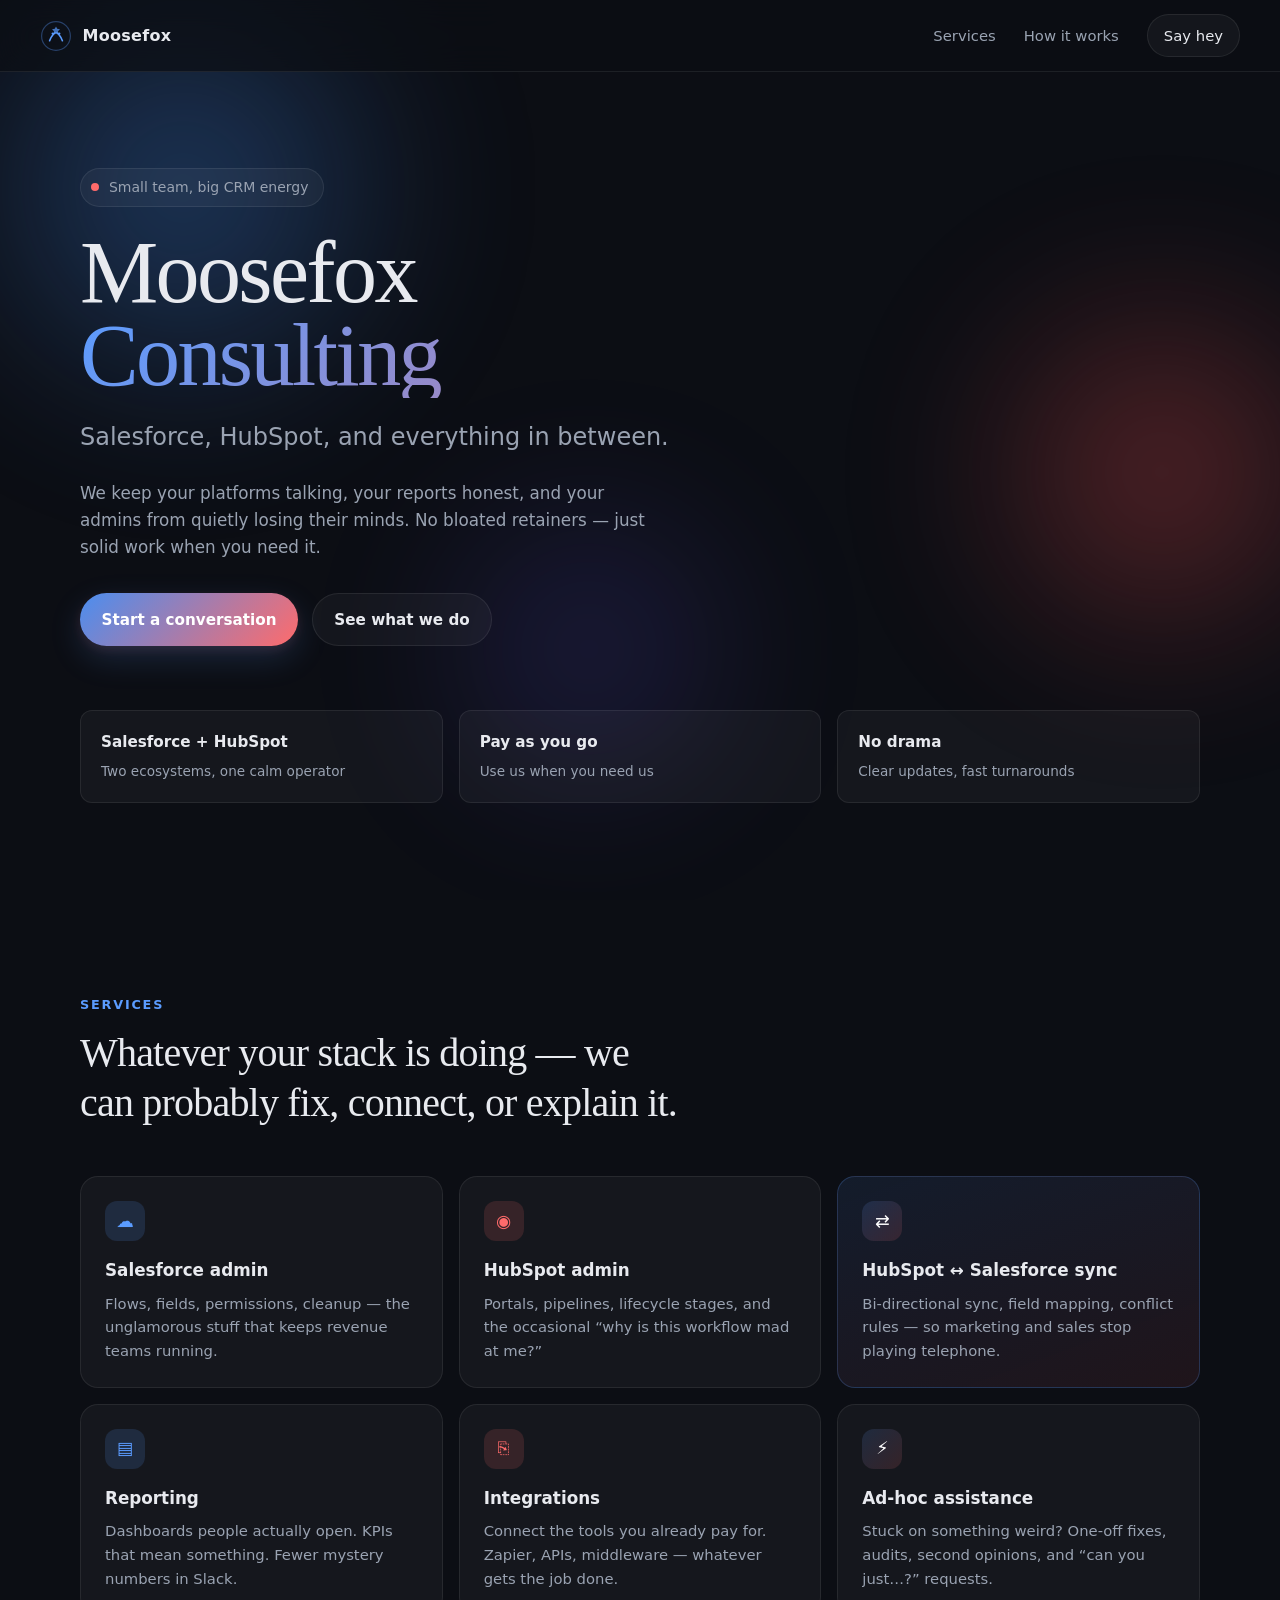
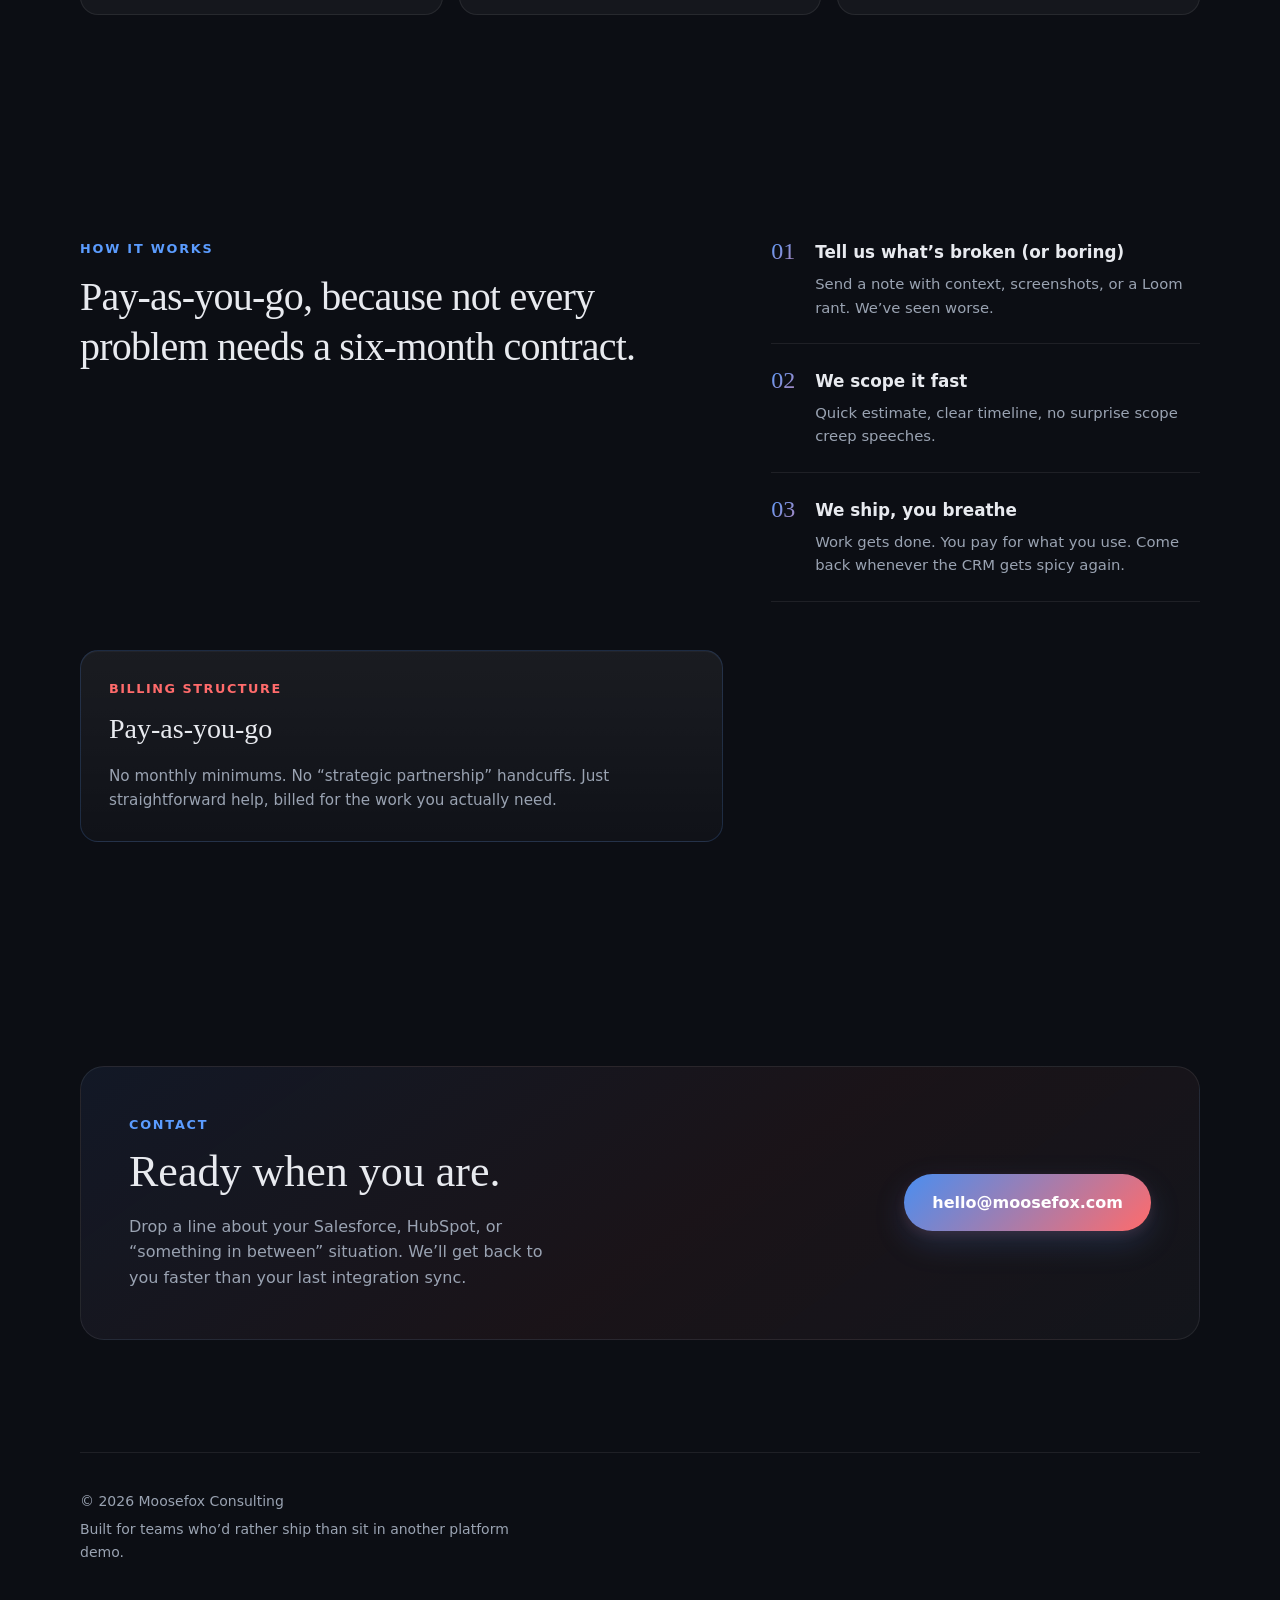
==== index.html @ 2290b353 "init" ====
<!DOCTYPE html>
<html lang="en">
<head>
  <meta charset="UTF-8">
  <meta name="viewport" content="width=device-width, initial-scale=1.0">
  <meta name="description" content="Moosefox Consulting — Salesforce, HubSpot, and everything in between. Admin, integrations, reporting, and pay-as-you-go help.">
  <title>Moosefox Consulting</title>
  <link rel="icon" href="favicon.svg" type="image/svg+xml">
  <link rel="stylesheet" href="css/styles.css">
</head>
<body>
  <div class="ambient" aria-hidden="true">
    <div class="orb orb-blue"></div>
    <div class="orb orb-red"></div>
    <div class="orb orb-mix"></div>
  </div>

  <header class="site-header">
    <a class="logo" href="#top" aria-label="Moosefox Consulting home">
      <svg class="logo-mark" viewBox="0 0 40 40" aria-hidden="true">
        <circle cx="20" cy="20" r="18" fill="none" stroke="currentColor" stroke-width="1.5" opacity="0.35"/>
        <path d="M12 26c2-6 6-10 8-10s6 4 8 10" fill="none" stroke="currentColor" stroke-width="2" stroke-linecap="round"/>
        <circle cx="16" cy="17" r="1.5" fill="currentColor"/>
        <circle cx="24" cy="17" r="1.5" fill="currentColor"/>
        <path d="M20 8l1.5 3 3.5.5-2.5 2.5.5 3.5L20 15l-3 2.5.5-3.5-2.5-2.5 3.5-.5z" fill="currentColor" opacity="0.7"/>
      </svg>
      <span>Moosefox</span>
    </a>
    <nav class="nav" aria-label="Primary">
      <a href="#services">Services</a>
      <a href="#how">How it works</a>
      <a href="#contact" class="nav-cta">Say hey</a>
    </nav>
    <button class="menu-toggle" type="button" aria-expanded="false" aria-controls="mobile-nav" aria-label="Open menu">
      <span></span>
      <span></span>
    </button>
  </header>

  <nav id="mobile-nav" class="mobile-nav" aria-label="Mobile" hidden>
    <a href="#services">Services</a>
    <a href="#how">How it works</a>
    <a href="#contact">Say hey</a>
  </nav>

  <main id="top">
    <section class="hero">
      <p class="eyebrow">
        <span class="pulse-dot" aria-hidden="true"></span>
        Small team, big CRM energy
      </p>
      <h1>
        <span class="hero-line">Moosefox</span>
        <span class="hero-line hero-accent">Consulting</span>
      </h1>
      <p class="hero-tagline">Salesforce, HubSpot, and everything in between.</p>
      <p class="hero-lede">
        We keep your platforms talking, your reports honest, and your admins from quietly losing their minds.
        No bloated retainers — just solid work when you need it.
      </p>
      <div class="hero-actions">
        <a class="btn btn-primary" href="#contact">Start a conversation</a>
        <a class="btn btn-ghost" href="#services">See what we do</a>
      </div>
      <ul class="hero-stats" aria-label="Highlights">
        <li>
          <strong>Salesforce + HubSpot</strong>
          <span>Two ecosystems, one calm operator</span>
        </li>
        <li>
          <strong>Pay as you go</strong>
          <span>Use us when you need us</span>
        </li>
        <li>
          <strong>No drama</strong>
          <span>Clear updates, fast turnarounds</span>
        </li>
      </ul>
    </section>

    <section id="services" class="section services">
      <div class="section-head">
        <p class="section-label">Services</p>
        <h2>Whatever your stack is doing — we can probably fix, connect, or explain it.</h2>
      </div>
      <div class="service-grid">
        <article class="card">
          <div class="card-icon card-icon-blue" aria-hidden="true">☁</div>
          <h3>Salesforce admin</h3>
          <p>Flows, fields, permissions, cleanup — the unglamorous stuff that keeps revenue teams running.</p>
        </article>
        <article class="card">
          <div class="card-icon card-icon-red" aria-hidden="true">◉</div>
          <h3>HubSpot admin</h3>
          <p>Portals, pipelines, lifecycle stages, and the occasional “why is this workflow mad at me?”</p>
        </article>
        <article class="card card-featured">
          <div class="card-icon card-icon-mix" aria-hidden="true">⇄</div>
          <h3>HubSpot ↔ Salesforce sync</h3>
          <p>Bi-directional sync, field mapping, conflict rules — so marketing and sales stop playing telephone.</p>
        </article>
        <article class="card">
          <div class="card-icon card-icon-blue" aria-hidden="true">▤</div>
          <h3>Reporting</h3>
          <p>Dashboards people actually open. KPIs that mean something. Fewer mystery numbers in Slack.</p>
        </article>
        <article class="card">
          <div class="card-icon card-icon-red" aria-hidden="true">⎘</div>
          <h3>Integrations</h3>
          <p>Connect the tools you already pay for. Zapier, APIs, middleware — whatever gets the job done.</p>
        </article>
        <article class="card">
          <div class="card-icon card-icon-mix" aria-hidden="true">⚡</div>
          <h3>Ad-hoc assistance</h3>
          <p>Stuck on something weird? One-off fixes, audits, second opinions, and “can you just…?” requests.</p>
        </article>
      </div>
    </section>

    <section id="how" class="section how">
      <div class="section-head">
        <p class="section-label">How it works</p>
        <h2>Pay-as-you-go, because not every problem needs a six-month contract.</h2>
      </div>
      <ol class="steps">
        <li class="step">
          <span class="step-num">01</span>
          <div>
            <h3>Tell us what’s broken (or boring)</h3>
            <p>Send a note with context, screenshots, or a Loom rant. We’ve seen worse.</p>
          </div>
        </li>
        <li class="step">
          <span class="step-num">02</span>
          <div>
            <h3>We scope it fast</h3>
            <p>Quick estimate, clear timeline, no surprise scope creep speeches.</p>
          </div>
        </li>
        <li class="step">
          <span class="step-num">03</span>
          <div>
            <h3>We ship, you breathe</h3>
            <p>Work gets done. You pay for what you use. Come back whenever the CRM gets spicy again.</p>
          </div>
        </li>
      </ol>
      <aside class="billing-card">
        <p class="billing-label">Billing structure</p>
        <h3>Pay-as-you-go</h3>
        <p>No monthly minimums. No “strategic partnership” handcuffs. Just straightforward help, billed for the work you actually need.</p>
      </aside>
    </section>

    <section id="contact" class="section contact">
      <div class="contact-inner">
        <div class="contact-copy">
          <p class="section-label">Contact</p>
          <h2>Ready when you are.</h2>
          <p class="contact-lede">
            Drop a line about your Salesforce, HubSpot, or “something in between” situation.
            We’ll get back to you faster than your last integration sync.
          </p>
        </div>
        <div class="contact-actions">
          <a class="btn btn-primary btn-large" href="mailto:hello@moosefox.com">hello@moosefox.com</a>
        </div>
      </div>
    </section>
  </main>

  <footer class="site-footer">
    <p>© <span id="year"></span> Moosefox Consulting</p>
    <p class="footer-tag">Built for teams who’d rather ship than sit in another platform demo.</p>
  </footer>

  <script src="js/main.js" defer></script>
</body>
</html>
---- css/styles.css ----
/* Moosefox Consulting — minimal static styles */

:root {
  --bg: #0c0e14;
  --bg-soft: #12151e;
  --surface: rgba(255, 255, 255, 0.04);
  --surface-hover: rgba(255, 255, 255, 0.07);
  --border: rgba(255, 255, 255, 0.08);
  --text: #e8eaef;
  --text-muted: #9aa3b2;
  --blue: #5b9cff;
  --blue-soft: rgba(91, 156, 255, 0.15);
  --red: #ff6b6b;
  --red-soft: rgba(255, 107, 107, 0.14);
  --mix: linear-gradient(135deg, var(--blue) 0%, var(--red) 100%);
  --radius: 18px;
  --radius-sm: 12px;
  --font: "Segoe UI", system-ui, -apple-system, BlinkMacSystemFont, sans-serif;
  --font-display: Georgia, "Times New Roman", serif;
  --max: 1120px;
  --header-h: 72px;
}

*,
*::before,
*::after {
  box-sizing: border-box;
}

html {
  scroll-behavior: smooth;
}

body {
  margin: 0;
  min-height: 100vh;
  font-family: var(--font);
  font-size: 1rem;
  line-height: 1.6;
  color: var(--text);
  background: var(--bg);
  -webkit-font-smoothing: antialiased;
}

img,
svg {
  display: block;
  max-width: 100%;
}

a {
  color: inherit;
  text-decoration: none;
}

button {
  font: inherit;
  cursor: pointer;
  border: none;
  background: none;
  color: inherit;
}

/* Ambient background */

.ambient {
  position: fixed;
  inset: 0;
  overflow: hidden;
  pointer-events: none;
  z-index: 0;
}

.orb {
  position: absolute;
  border-radius: 50%;
  filter: blur(80px);
  opacity: 0.45;
  animation: drift 18s ease-in-out infinite alternate;
}

.orb-blue {
  width: 42vw;
  height: 42vw;
  max-width: 520px;
  max-height: 520px;
  top: -8%;
  left: -6%;
  background: radial-gradient(circle, #3d7fd9 0%, transparent 70%);
}

.orb-red {
  width: 36vw;
  height: 36vw;
  max-width: 440px;
  max-height: 440px;
  top: 28%;
  right: -8%;
  background: radial-gradient(circle, #d94a4a 0%, transparent 70%);
  animation-delay: -6s;
}

.orb-mix {
  width: 28vw;
  height: 28vw;
  max-width: 360px;
  max-height: 360px;
  bottom: 8%;
  left: 32%;
  background: radial-gradient(circle, #6b5cff 0%, transparent 70%);
  opacity: 0.25;
  animation-delay: -12s;
}

@keyframes drift {
  from { transform: translate(0, 0) scale(1); }
  to { transform: translate(3%, 4%) scale(1.08); }
}

/* Header */

.site-header {
  position: sticky;
  top: 0;
  z-index: 100;
  display: flex;
  align-items: center;
  justify-content: space-between;
  gap: 1rem;
  height: var(--header-h);
  padding: 0 clamp(1.25rem, 4vw, 2.5rem);
  backdrop-filter: blur(16px);
  background: rgba(12, 14, 20, 0.72);
  border-bottom: 1px solid var(--border);
}

.logo {
  display: inline-flex;
  align-items: center;
  gap: 0.65rem;
  font-weight: 600;
  letter-spacing: 0.02em;
}

.logo-mark {
  width: 2rem;
  height: 2rem;
  color: var(--blue);
}

.nav {
  display: flex;
  align-items: center;
  gap: 1.75rem;
}

.nav a {
  color: var(--text-muted);
  font-size: 0.925rem;
  transition: color 0.2s ease;
}

.nav a:hover,
.nav a:focus-visible {
  color: var(--text);
}

.nav-cta {
  padding: 0.55rem 1rem;
  border-radius: 999px;
  background: var(--surface);
  border: 1px solid var(--border);
  color: var(--text) !important;
}

.nav-cta:hover,
.nav-cta:focus-visible {
  background: var(--surface-hover);
}

.menu-toggle {
  display: none;
  flex-direction: column;
  justify-content: center;
  gap: 6px;
  width: 2.5rem;
  height: 2.5rem;
  padding: 0.5rem;
}

.menu-toggle span {
  display: block;
  height: 2px;
  background: var(--text);
  border-radius: 2px;
  transition: transform 0.2s ease, opacity 0.2s ease;
}

.menu-toggle[aria-expanded="true"] span:first-child {
  transform: translateY(4px) rotate(45deg);
}

.menu-toggle[aria-expanded="true"] span:last-child {
  transform: translateY(-4px) rotate(-45deg);
}

.mobile-nav {
  position: fixed;
  inset: var(--header-h) 0 auto 0;
  z-index: 99;
  display: grid;
  gap: 0.25rem;
  padding: 1rem 1.25rem 1.5rem;
  background: rgba(12, 14, 20, 0.96);
  border-bottom: 1px solid var(--border);
  backdrop-filter: blur(16px);
}

.mobile-nav[hidden] {
  display: none;
}

.mobile-nav a {
  padding: 0.85rem 0.5rem;
  color: var(--text);
  border-bottom: 1px solid var(--border);
}

/* Layout */

main,
.site-footer {
  position: relative;
  z-index: 1;
}

main {
  width: min(100% - 2.5rem, var(--max));
  margin: 0 auto;
}

.section {
  padding: clamp(4rem, 10vw, 7rem) 0;
}

.section-head {
  max-width: 38rem;
  margin-bottom: clamp(2rem, 5vw, 3rem);
}

.section-label {
  margin: 0 0 0.75rem;
  font-size: 0.8rem;
  font-weight: 600;
  letter-spacing: 0.14em;
  text-transform: uppercase;
  color: var(--blue);
}

.section-head h2 {
  margin: 0;
  font-family: var(--font-display);
  font-size: clamp(1.75rem, 4vw, 2.5rem);
  font-weight: 400;
  line-height: 1.25;
  letter-spacing: -0.02em;
}

/* Hero */

.hero {
  padding-top: clamp(3rem, 8vw, 6rem);
  padding-bottom: clamp(3rem, 8vw, 5rem);
}

.eyebrow {
  display: inline-flex;
  align-items: center;
  gap: 0.6rem;
  margin: 0 0 1.5rem;
  padding: 0.45rem 0.9rem 0.45rem 0.65rem;
  font-size: 0.875rem;
  color: var(--text-muted);
  background: var(--surface);
  border: 1px solid var(--border);
  border-radius: 999px;
}

.pulse-dot {
  width: 8px;
  height: 8px;
  border-radius: 50%;
  background: var(--red);
  box-shadow: 0 0 0 0 rgba(255, 107, 107, 0.5);
  animation: pulse 2.4s ease infinite;
}

@keyframes pulse {
  0%, 100% { box-shadow: 0 0 0 0 rgba(255, 107, 107, 0.45); }
  70% { box-shadow: 0 0 0 10px rgba(255, 107, 107, 0); }
}

.hero h1 {
  margin: 0;
  font-family: var(--font-display);
  font-size: clamp(3rem, 10vw, 5.5rem);
  font-weight: 400;
  line-height: 0.95;
  letter-spacing: -0.03em;
}

.hero-line {
  display: block;
}

.hero-accent {
  background: var(--mix);
  -webkit-background-clip: text;
  background-clip: text;
  color: transparent;
}

.hero-tagline {
  margin: 1.25rem 0 0;
  font-size: clamp(1.15rem, 2.5vw, 1.5rem);
  color: var(--text-muted);
}

.hero-lede {
  max-width: 36rem;
  margin: 1.5rem 0 0;
  font-size: 1.05rem;
  color: var(--text-muted);
}

.hero-actions {
  display: flex;
  flex-wrap: wrap;
  gap: 0.85rem;
  margin-top: 2rem;
}

.btn {
  display: inline-flex;
  align-items: center;
  justify-content: center;
  padding: 0.85rem 1.35rem;
  font-size: 0.95rem;
  font-weight: 600;
  border-radius: 999px;
  transition: transform 0.2s ease, box-shadow 0.2s ease, background 0.2s ease;
}

.btn:hover,
.btn:focus-visible {
  transform: translateY(-1px);
}

.btn-primary {
  color: #fff;
  background: linear-gradient(135deg, #4a8ef0 0%, #ff6b6b 100%);
  box-shadow: 0 12px 32px rgba(91, 156, 255, 0.18), 0 4px 12px rgba(255, 107, 107, 0.12);
}

.btn-primary:hover,
.btn-primary:focus-visible {
  box-shadow: 0 16px 40px rgba(91, 156, 255, 0.24), 0 6px 16px rgba(255, 107, 107, 0.16);
}

.btn-ghost {
  color: var(--text);
  background: var(--surface);
  border: 1px solid var(--border);
}

.btn-ghost:hover,
.btn-ghost:focus-visible {
  background: var(--surface-hover);
}

.btn-large {
  padding: 1rem 1.75rem;
  font-size: 1rem;
}

.hero-stats {
  display: grid;
  grid-template-columns: repeat(3, minmax(0, 1fr));
  gap: 1rem;
  margin: clamp(2.5rem, 6vw, 4rem) 0 0;
  padding: 0;
  list-style: none;
}

.hero-stats li {
  padding: 1.15rem 1.25rem;
  background: var(--surface);
  border: 1px solid var(--border);
  border-radius: var(--radius-sm);
}

.hero-stats strong {
  display: block;
  margin-bottom: 0.25rem;
  font-size: 0.95rem;
}

.hero-stats span {
  font-size: 0.85rem;
  color: var(--text-muted);
}

/* Services */

.service-grid {
  display: grid;
  grid-template-columns: repeat(3, minmax(0, 1fr));
  gap: 1rem;
}

.card {
  padding: 1.5rem;
  background: var(--surface);
  border: 1px solid var(--border);
  border-radius: var(--radius);
  transition: background 0.2s ease, border-color 0.2s ease, transform 0.2s ease;
}

.card:hover {
  background: var(--surface-hover);
  border-color: rgba(255, 255, 255, 0.12);
  transform: translateY(-2px);
}

.card-featured {
  background: linear-gradient(160deg, rgba(91, 156, 255, 0.1) 0%, rgba(255, 107, 107, 0.08) 100%);
  border-color: rgba(91, 156, 255, 0.22);
}

.card-icon {
  display: grid;
  place-items: center;
  width: 2.5rem;
  height: 2.5rem;
  margin-bottom: 1rem;
  font-size: 1.1rem;
  border-radius: 12px;
}

.card-icon-blue {
  background: var(--blue-soft);
  color: var(--blue);
}

.card-icon-red {
  background: var(--red-soft);
  color: var(--red);
}

.card-icon-mix {
  background: linear-gradient(135deg, var(--blue-soft), var(--red-soft));
  color: #fff;
}

.card h3 {
  margin: 0 0 0.5rem;
  font-size: 1.05rem;
}

.card p {
  margin: 0;
  font-size: 0.925rem;
  color: var(--text-muted);
}

/* How it works */

.how {
  display: grid;
  grid-template-columns: 1.2fr 0.8fr;
  gap: clamp(2rem, 5vw, 3rem);
  align-items: start;
}

.steps {
  margin: 0;
  padding: 0;
  list-style: none;
}

.step {
  display: grid;
  grid-template-columns: auto 1fr;
  gap: 1.25rem;
  padding: 1.5rem 0;
  border-bottom: 1px solid var(--border);
}

.step:first-child {
  padding-top: 0;
}

.step-num {
  font-family: var(--font-display);
  font-size: 1.5rem;
  line-height: 1;
  color: transparent;
  background: var(--mix);
  -webkit-background-clip: text;
  background-clip: text;
}

.step h3 {
  margin: 0 0 0.35rem;
  font-size: 1.05rem;
}

.step p {
  margin: 0;
  color: var(--text-muted);
  font-size: 0.925rem;
}

.billing-card {
  position: sticky;
  top: calc(var(--header-h) + 1.5rem);
  padding: 1.75rem;
  border-radius: var(--radius);
  background: linear-gradient(180deg, rgba(255, 255, 255, 0.06) 0%, rgba(255, 255, 255, 0.02) 100%);
  border: 1px solid rgba(91, 156, 255, 0.18);
  box-shadow: inset 0 1px 0 rgba(255, 255, 255, 0.04);
}

.billing-label {
  margin: 0 0 0.5rem;
  font-size: 0.8rem;
  font-weight: 600;
  letter-spacing: 0.12em;
  text-transform: uppercase;
  color: var(--red);
}

.billing-card h3 {
  margin: 0 0 0.75rem;
  font-family: var(--font-display);
  font-size: 1.75rem;
  font-weight: 400;
}

.billing-card p:last-child {
  margin: 0;
  color: var(--text-muted);
  font-size: 0.95rem;
}

/* Contact */

.contact-inner {
  display: grid;
  grid-template-columns: 1fr 1fr;
  gap: 2rem;
  align-items: center;
  padding: clamp(2rem, 5vw, 3rem);
  border-radius: calc(var(--radius) + 6px);
  background: linear-gradient(145deg, rgba(91, 156, 255, 0.08) 0%, rgba(255, 107, 107, 0.06) 55%, rgba(255, 255, 255, 0.03) 100%);
  border: 1px solid var(--border);
}

.contact-lede {
  margin: 1rem 0 0;
  max-width: 28rem;
  color: var(--text-muted);
}

.contact-actions {
  text-align: right;
}

.contact-note {
  margin: 0.85rem 0 0;
  font-size: 0.8rem;
  color: var(--text-muted);
}

.contact-copy h2 {
  margin: 0;
  font-family: var(--font-display);
  font-size: clamp(2rem, 4vw, 2.75rem);
  font-weight: 400;
  line-height: 1.15;
}

/* Footer */

.site-footer {
  width: min(100% - 2.5rem, var(--max));
  margin: 0 auto;
  padding: 2rem 0 3rem;
  border-top: 1px solid var(--border);
  color: var(--text-muted);
  font-size: 0.875rem;
}

.site-footer p {
  margin: 0.35rem 0 0;
}

.footer-tag {
  max-width: 28rem;
}

/* Responsive */

@media (max-width: 900px) {
  .service-grid,
  .how,
  .contact-inner,
  .hero-stats {
    grid-template-columns: 1fr;
  }

  .contact-actions {
    text-align: left;
  }

  .billing-card {
    position: static;
  }
}

@media (max-width: 720px) {
  .nav {
    display: none;
  }

  .menu-toggle {
    display: inline-flex;
  }
}

@media (prefers-reduced-motion: reduce) {
  html {
    scroll-behavior: auto;
  }

  .orb,
  .pulse-dot {
    animation: none;
  }

  .btn:hover,
  .card:hover {
    transform: none;
  }
}
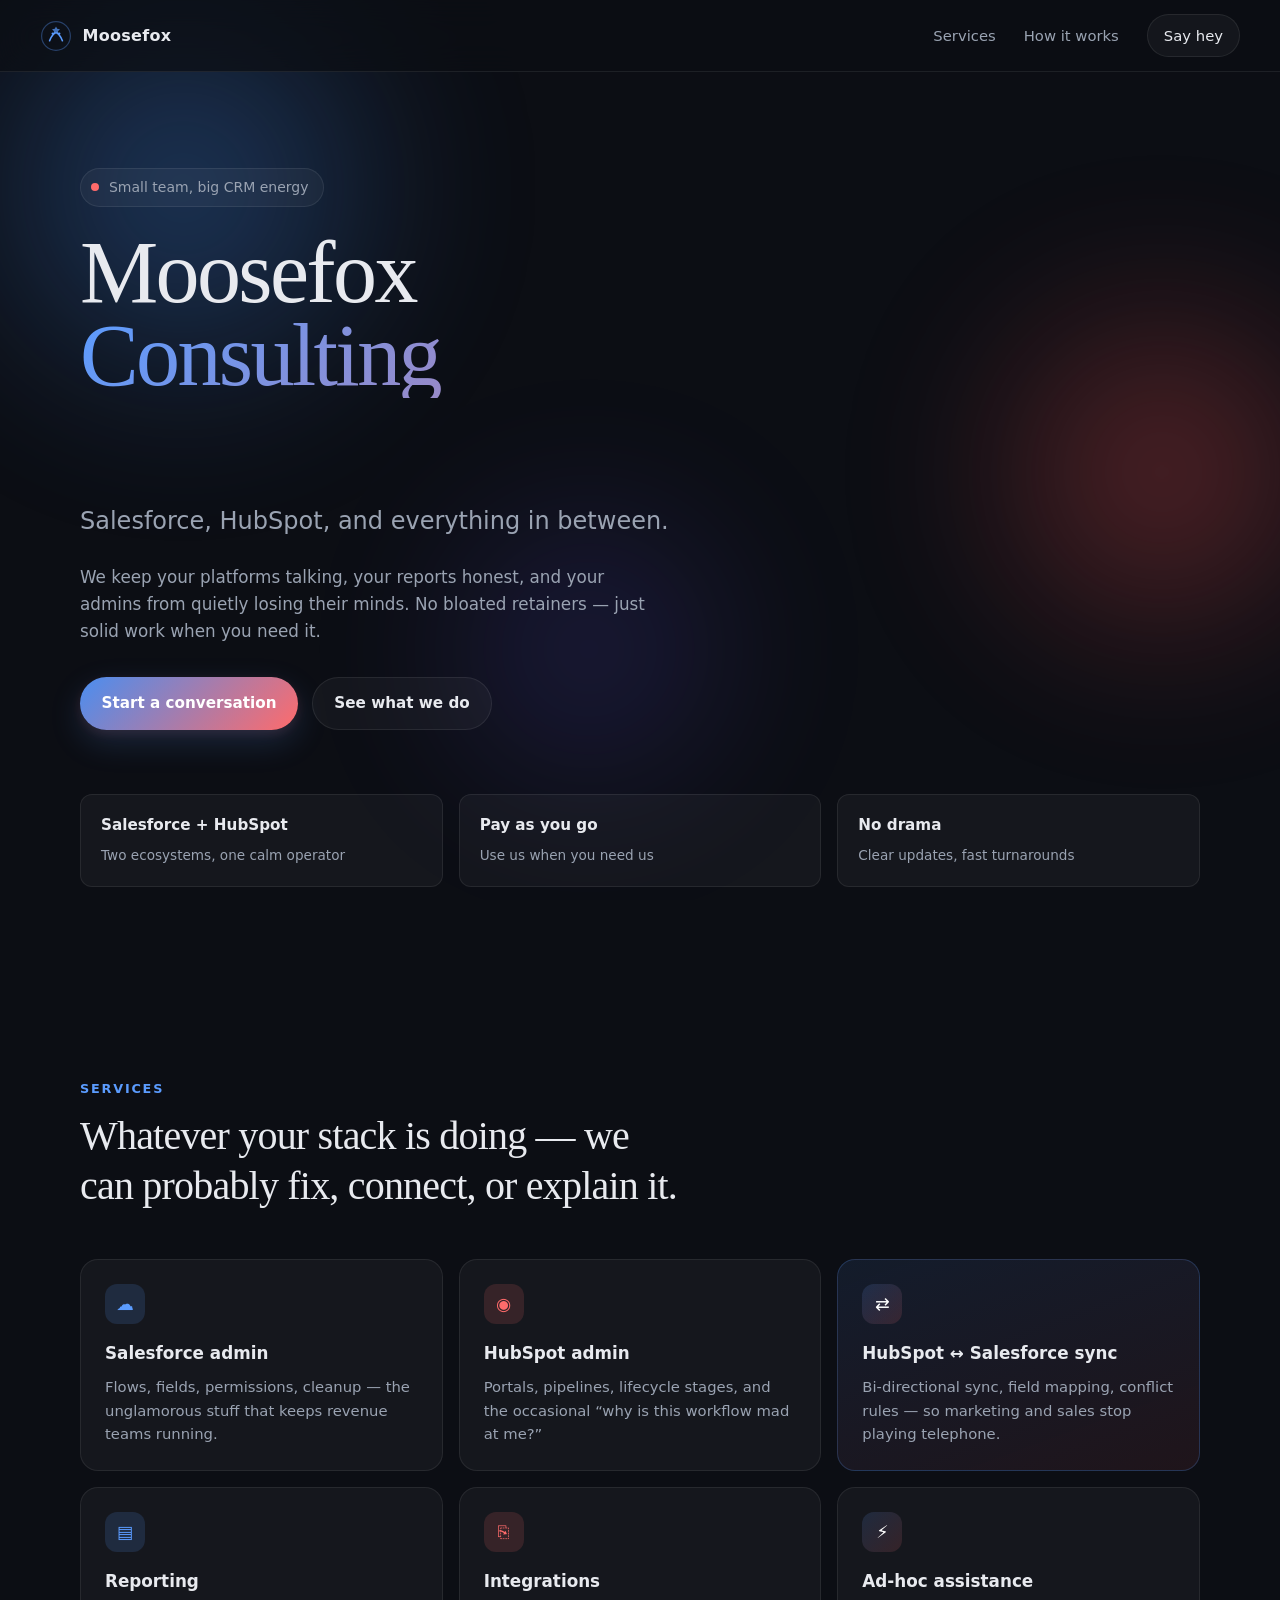
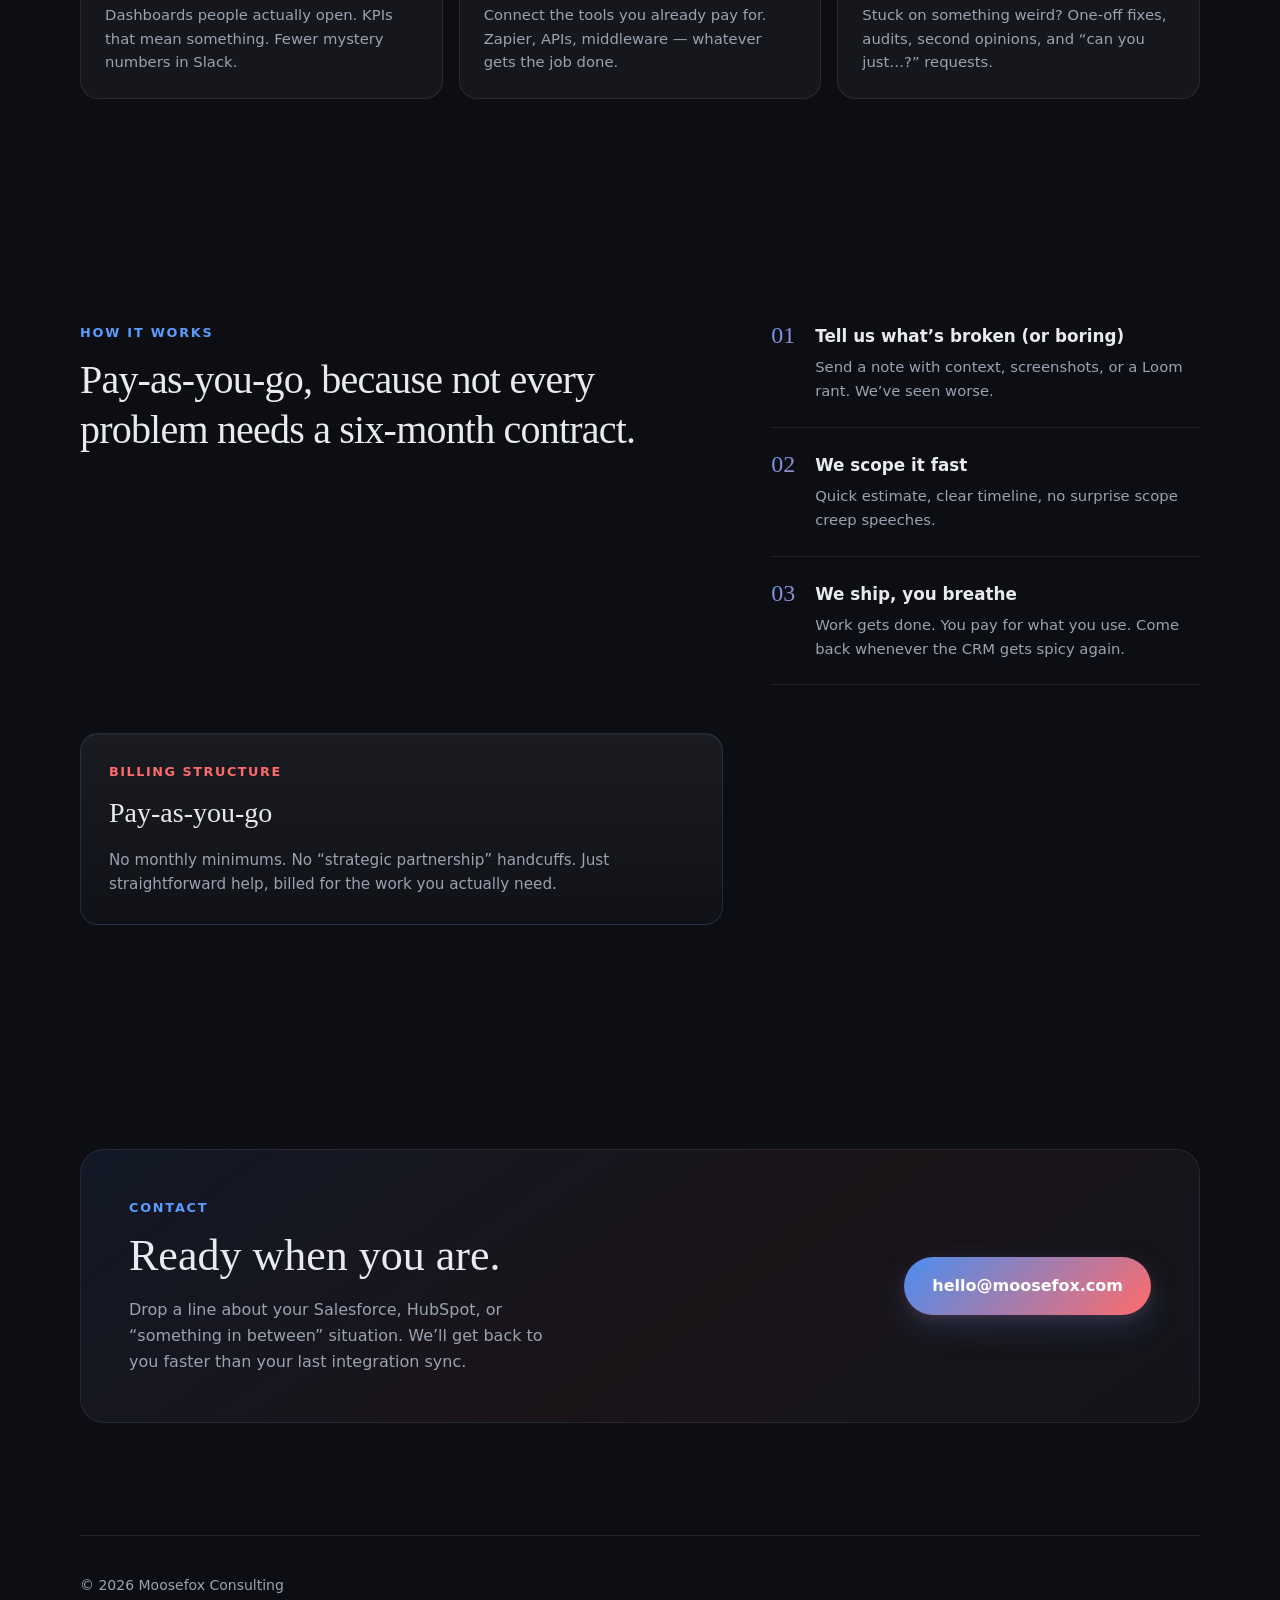
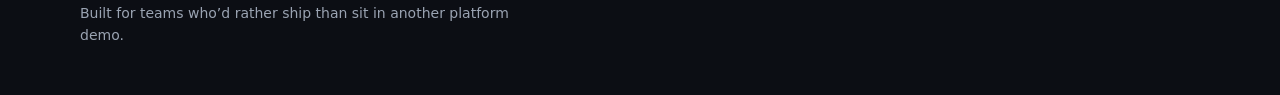
==== commit c568f50b: "edit" ====
--- a/index.html
+++ b/index.html
@@ -52,6 +52,7 @@
       <h1>
         <span class="hero-line">Moosefox</span>
         <span class="hero-line hero-accent">Consulting</span>
+        <br>
       </h1>
       <p class="hero-tagline">Salesforce, HubSpot, and everything in between.</p>
       <p class="hero-lede">
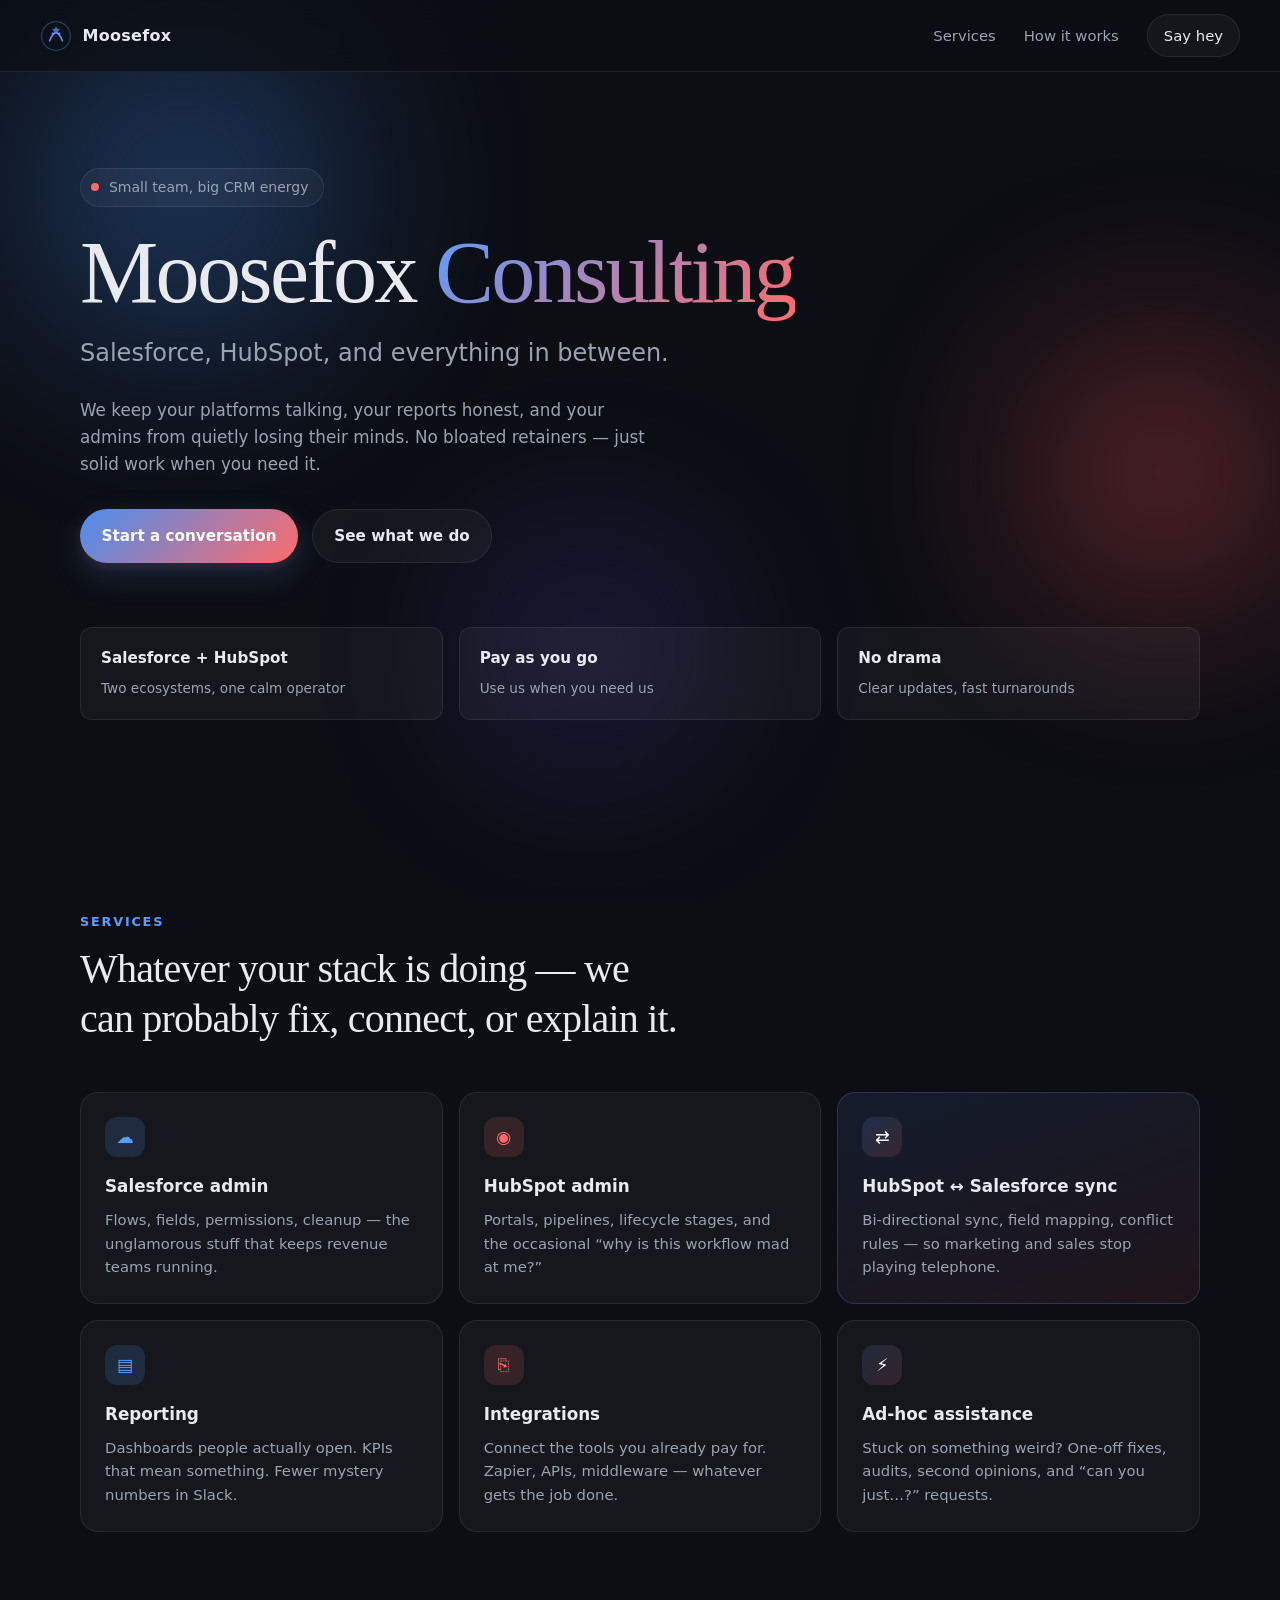
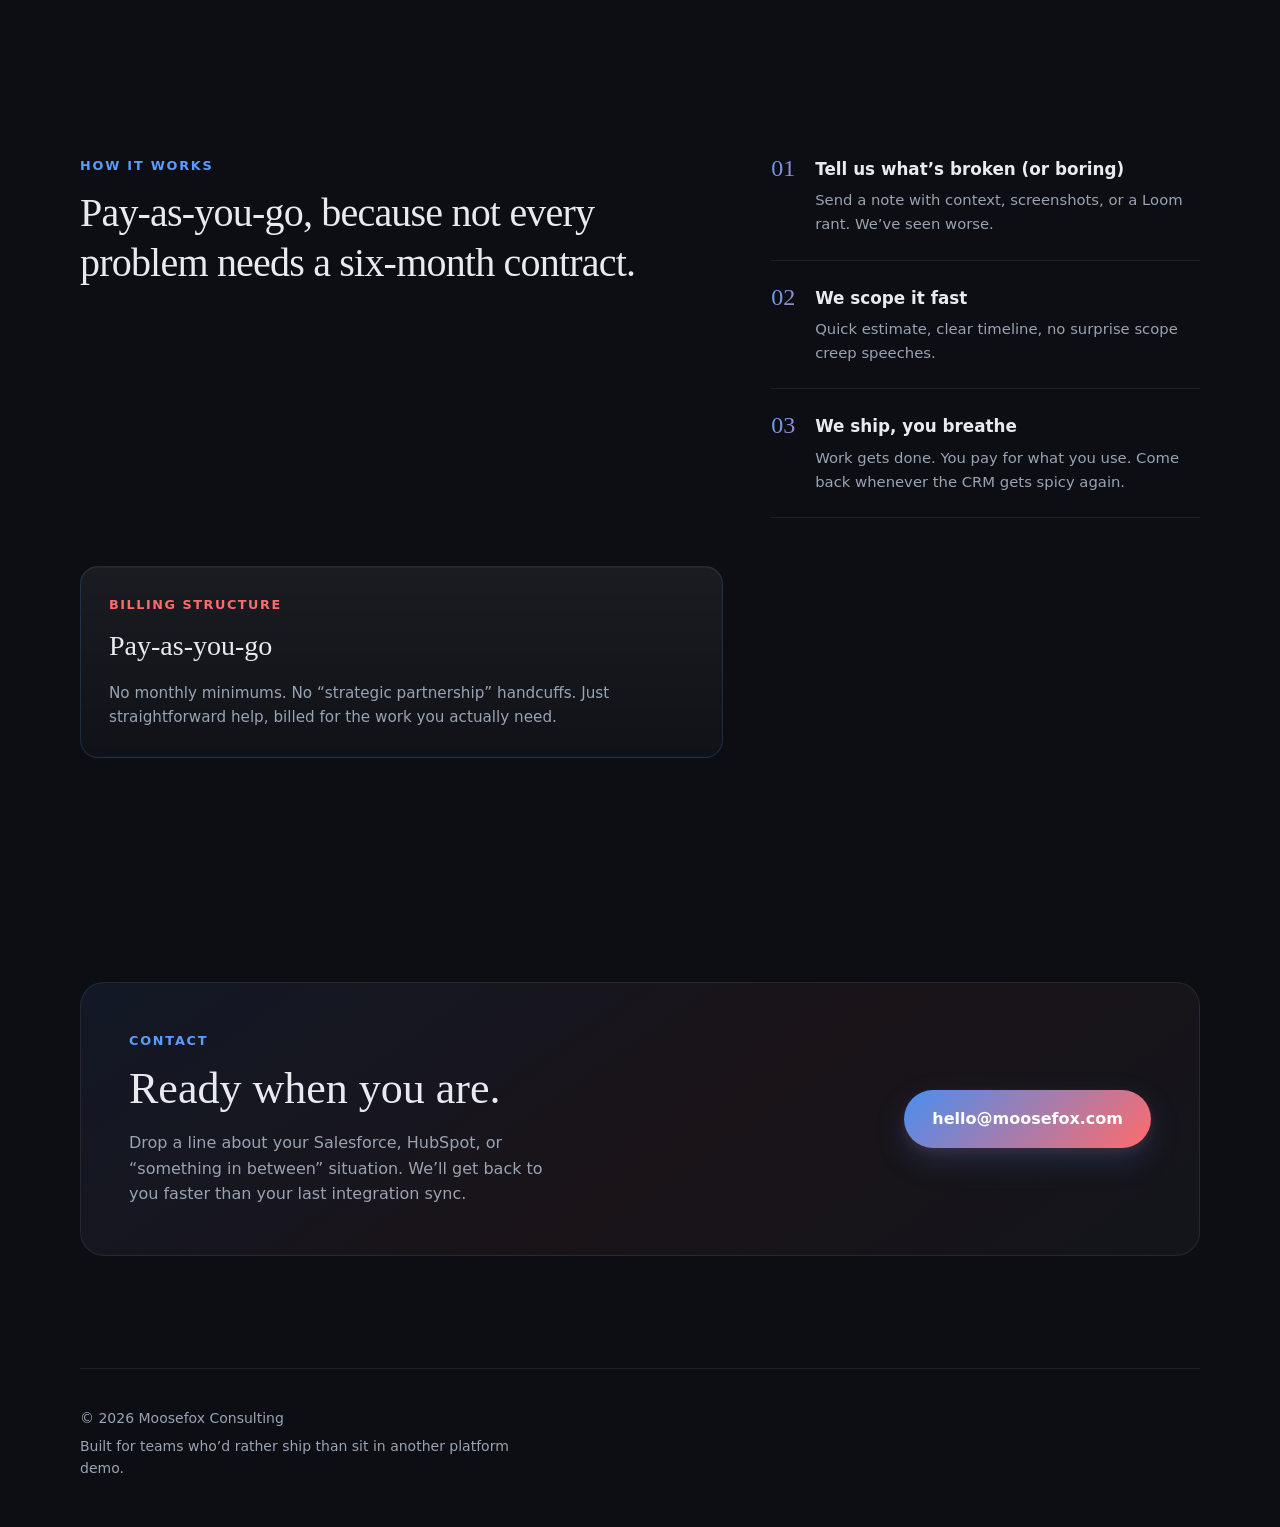
==== commit f56f285b: "edit" ====
--- a/index.html
+++ b/index.html
@@ -52,7 +52,6 @@
       <h1>
         <span class="hero-line">Moosefox</span>
         <span class="hero-line hero-accent">Consulting</span>
-        <br>
       </h1>
       <p class="hero-tagline">Salesforce, HubSpot, and everything in between.</p>
       <p class="hero-lede">
--- a/css/styles.css
+++ b/css/styles.css
@@ -310,7 +310,7 @@
 }
 
 .hero-line {
-  display: block;
+  display: inline;
 }
 
 .hero-accent {
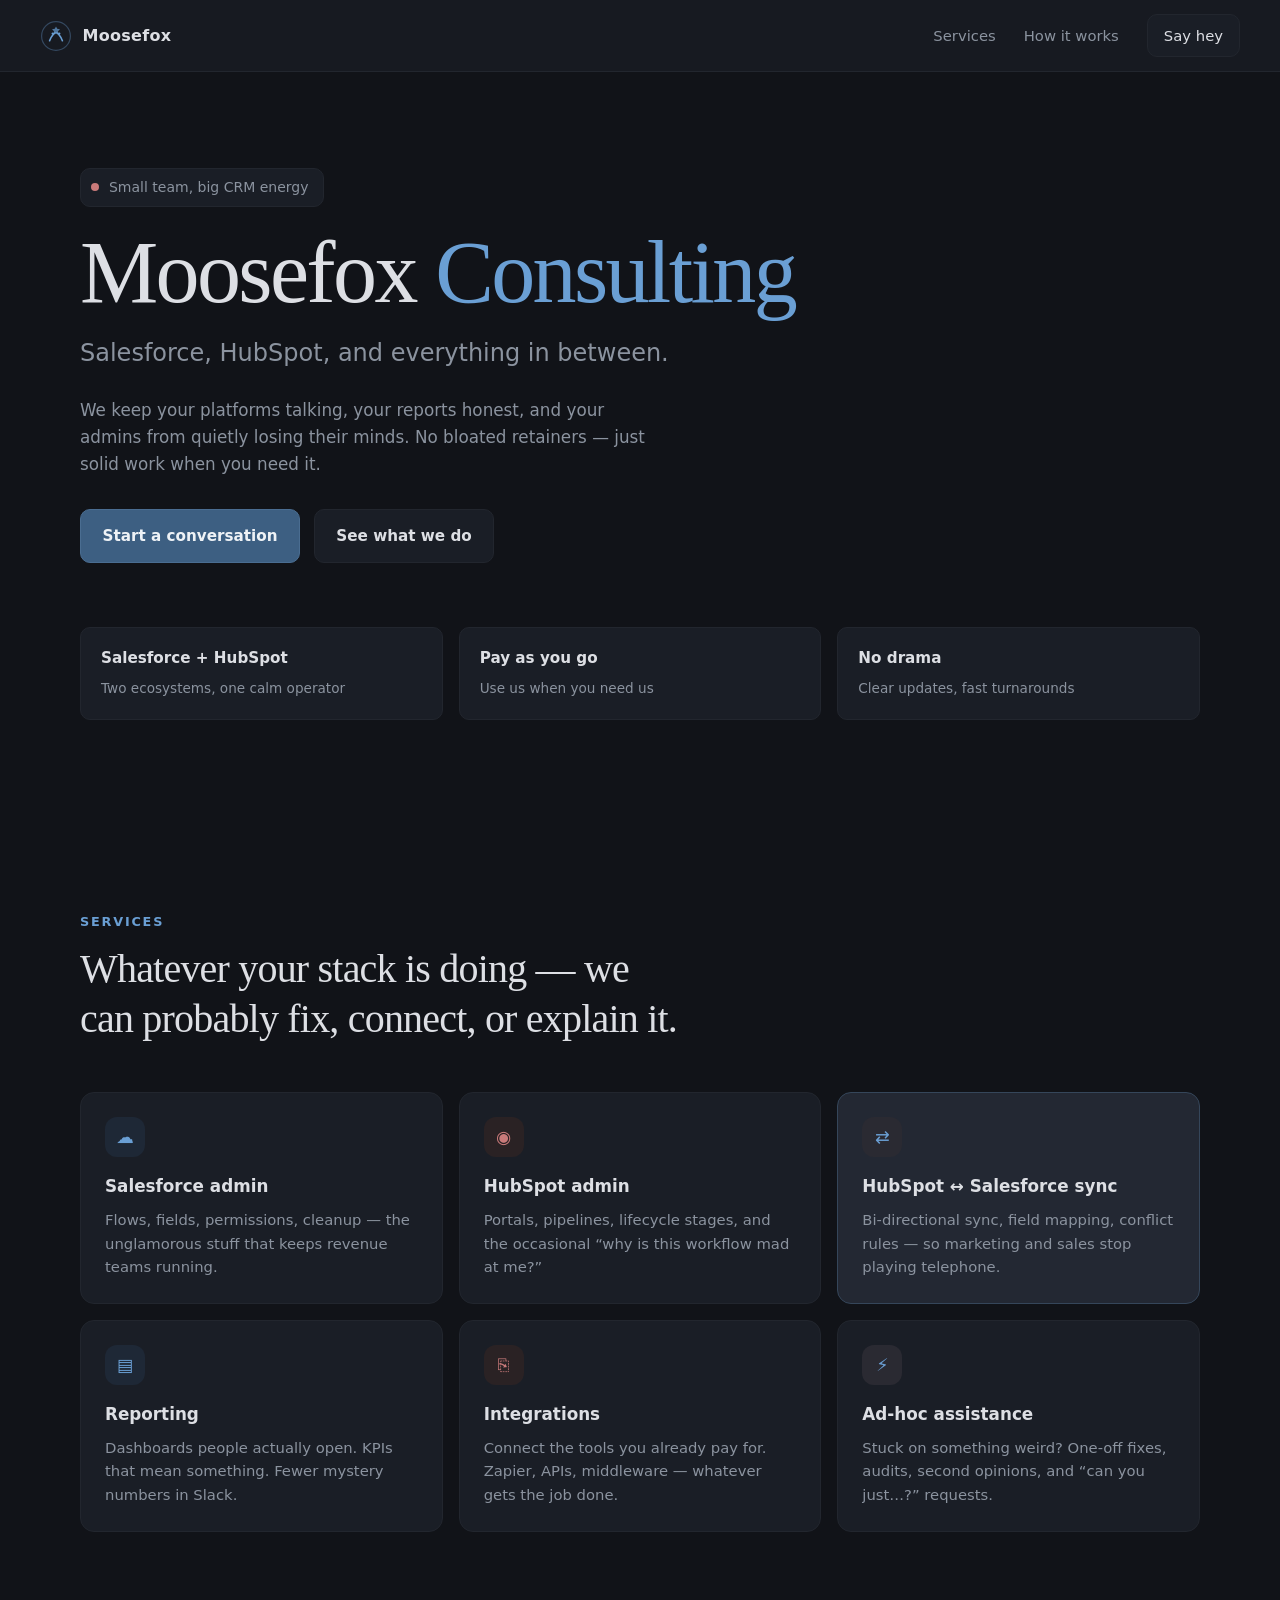
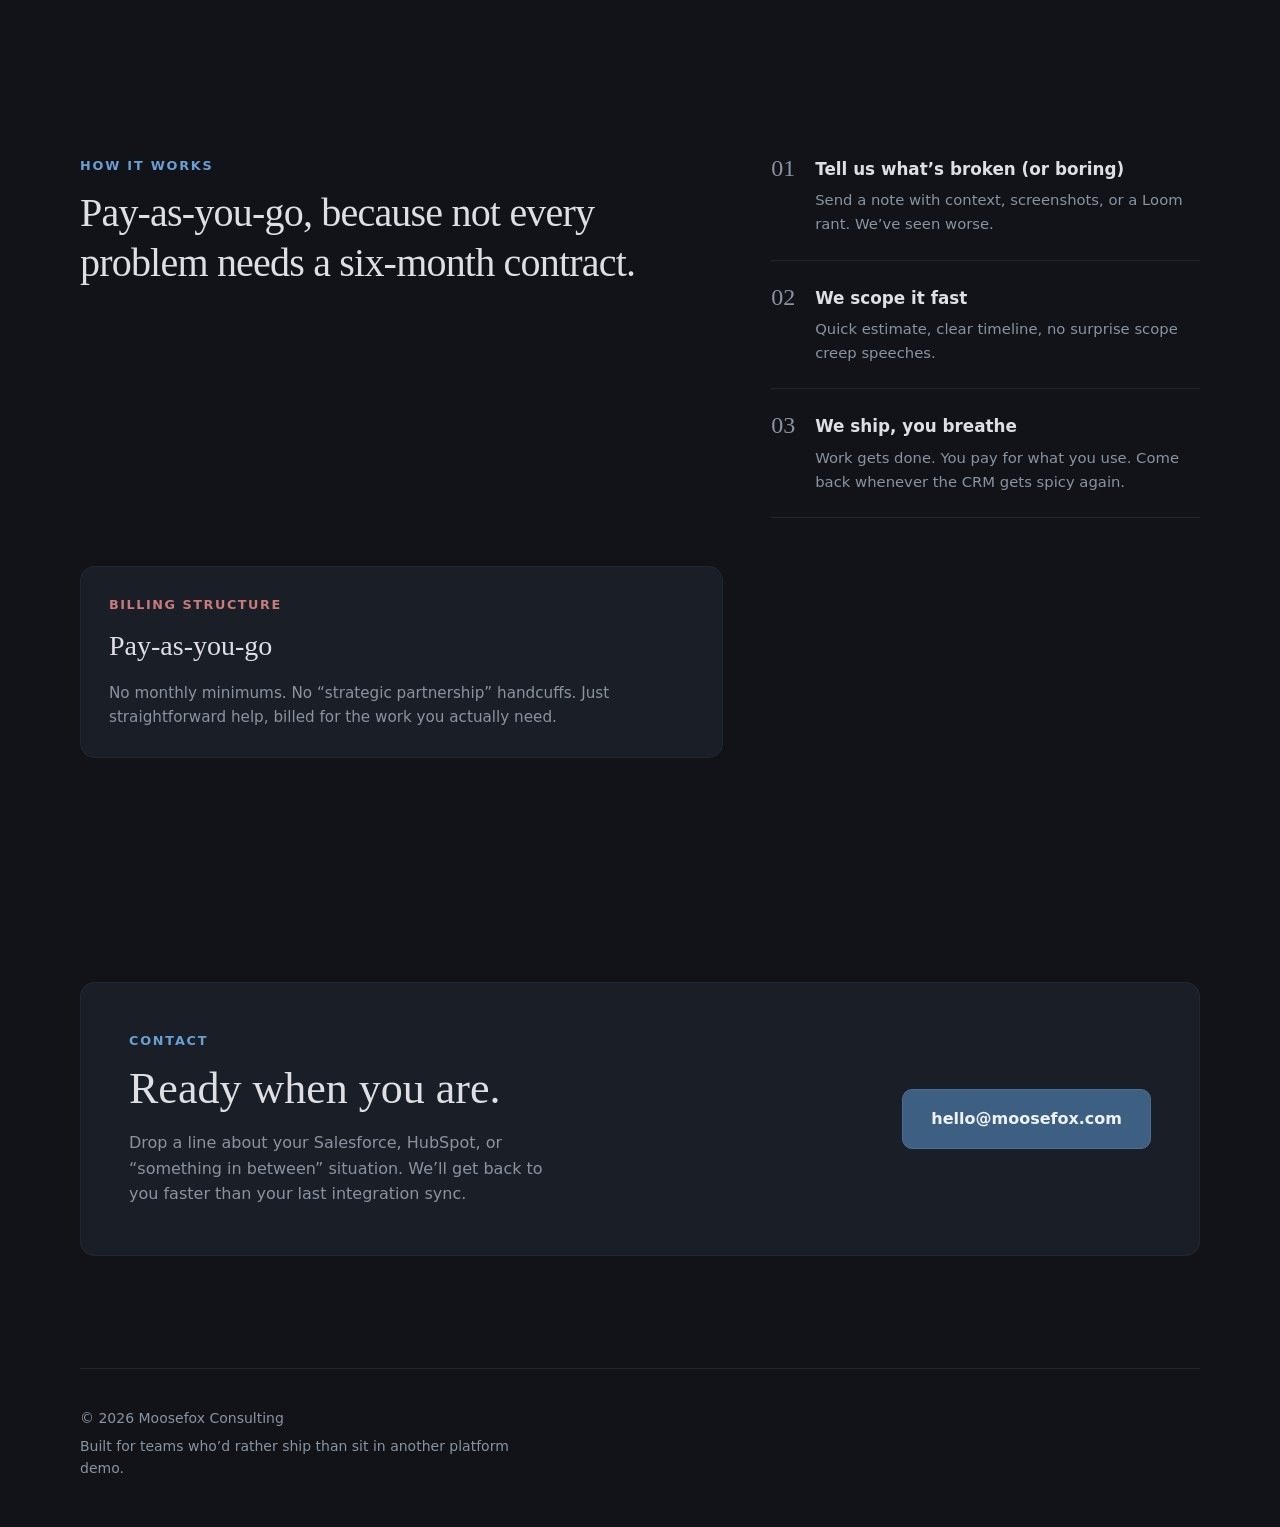
==== commit 20b7e045: "modify styling" ====
--- a/index.html
+++ b/index.html
@@ -9,12 +9,6 @@
   <link rel="stylesheet" href="css/styles.css">
 </head>
 <body>
-  <div class="ambient" aria-hidden="true">
-    <div class="orb orb-blue"></div>
-    <div class="orb orb-red"></div>
-    <div class="orb orb-mix"></div>
-  </div>
-
   <header class="site-header">
     <a class="logo" href="#top" aria-label="Moosefox Consulting home">
       <svg class="logo-mark" viewBox="0 0 40 40" aria-hidden="true">
--- a/css/styles.css
+++ b/css/styles.css
@@ -1,20 +1,21 @@
 /* Moosefox Consulting — minimal static styles */
 
 :root {
-  --bg: #0c0e14;
-  --bg-soft: #12151e;
-  --surface: rgba(255, 255, 255, 0.04);
-  --surface-hover: rgba(255, 255, 255, 0.07);
-  --border: rgba(255, 255, 255, 0.08);
-  --text: #e8eaef;
-  --text-muted: #9aa3b2;
-  --blue: #5b9cff;
-  --blue-soft: rgba(91, 156, 255, 0.15);
-  --red: #ff6b6b;
-  --red-soft: rgba(255, 107, 107, 0.14);
-  --mix: linear-gradient(135deg, var(--blue) 0%, var(--red) 100%);
-  --radius: 18px;
-  --radius-sm: 12px;
+  --bg: #111318;
+  --bg-soft: #171a21;
+  --surface: #1a1e26;
+  --surface-hover: #21262f;
+  --surface-raised: #232833;
+  --border: #2a303c;
+  --border-soft: #22262e;
+  --text: #dddfe4;
+  --text-muted: #8b939f;
+  --blue: #6a9fd4;
+  --blue-soft: #1e2836;
+  --red: #c97a7a;
+  --red-soft: #2a2224;
+  --radius: 14px;
+  --radius-sm: 10px;
   --font: "Segoe UI", system-ui, -apple-system, BlinkMacSystemFont, sans-serif;
   --font-display: Georgia, "Times New Roman", serif;
   --max: 1120px;
@@ -40,6 +41,7 @@
   color: var(--text);
   background: var(--bg);
   -webkit-font-smoothing: antialiased;
+  -moz-osx-font-smoothing: grayscale;
 }
 
 img,
@@ -59,62 +61,6 @@
   border: none;
   background: none;
   color: inherit;
-}
-
-/* Ambient background */
-
-.ambient {
-  position: fixed;
-  inset: 0;
-  overflow: hidden;
-  pointer-events: none;
-  z-index: 0;
-}
-
-.orb {
-  position: absolute;
-  border-radius: 50%;
-  filter: blur(80px);
-  opacity: 0.45;
-  animation: drift 18s ease-in-out infinite alternate;
-}
-
-.orb-blue {
-  width: 42vw;
-  height: 42vw;
-  max-width: 520px;
-  max-height: 520px;
-  top: -8%;
-  left: -6%;
-  background: radial-gradient(circle, #3d7fd9 0%, transparent 70%);
-}
-
-.orb-red {
-  width: 36vw;
-  height: 36vw;
-  max-width: 440px;
-  max-height: 440px;
-  top: 28%;
-  right: -8%;
-  background: radial-gradient(circle, #d94a4a 0%, transparent 70%);
-  animation-delay: -6s;
-}
-
-.orb-mix {
-  width: 28vw;
-  height: 28vw;
-  max-width: 360px;
-  max-height: 360px;
-  bottom: 8%;
-  left: 32%;
-  background: radial-gradient(circle, #6b5cff 0%, transparent 70%);
-  opacity: 0.25;
-  animation-delay: -12s;
-}
-
-@keyframes drift {
-  from { transform: translate(0, 0) scale(1); }
-  to { transform: translate(3%, 4%) scale(1.08); }
 }
 
 /* Header */
@@ -129,9 +75,8 @@
   gap: 1rem;
   height: var(--header-h);
   padding: 0 clamp(1.25rem, 4vw, 2.5rem);
-  backdrop-filter: blur(16px);
-  background: rgba(12, 14, 20, 0.72);
-  border-bottom: 1px solid var(--border);
+  background: var(--bg-soft);
+  border-bottom: 1px solid var(--border-soft);
 }
 
 .logo {
@@ -167,9 +112,9 @@
 
 .nav-cta {
   padding: 0.55rem 1rem;
-  border-radius: 999px;
-  background: var(--surface);
-  border: 1px solid var(--border);
+  border-radius: var(--radius-sm);
+  background: var(--surface);
+  border: 1px solid var(--border-soft);
   color: var(--text) !important;
 }
 
@@ -211,9 +156,8 @@
   display: grid;
   gap: 0.25rem;
   padding: 1rem 1.25rem 1.5rem;
-  background: rgba(12, 14, 20, 0.96);
-  border-bottom: 1px solid var(--border);
-  backdrop-filter: blur(16px);
+  background: var(--bg-soft);
+  border-bottom: 1px solid var(--border-soft);
 }
 
 .mobile-nav[hidden] {
@@ -223,7 +167,7 @@
 .mobile-nav a {
   padding: 0.85rem 0.5rem;
   color: var(--text);
-  border-bottom: 1px solid var(--border);
+  border-bottom: 1px solid var(--border-soft);
 }
 
 /* Layout */
@@ -231,7 +175,6 @@
 main,
 .site-footer {
   position: relative;
-  z-index: 1;
 }
 
 main {
@@ -282,8 +225,8 @@
   font-size: 0.875rem;
   color: var(--text-muted);
   background: var(--surface);
-  border: 1px solid var(--border);
-  border-radius: 999px;
+  border: 1px solid var(--border-soft);
+  border-radius: var(--radius-sm);
 }
 
 .pulse-dot {
@@ -291,13 +234,6 @@
   height: 8px;
   border-radius: 50%;
   background: var(--red);
-  box-shadow: 0 0 0 0 rgba(255, 107, 107, 0.5);
-  animation: pulse 2.4s ease infinite;
-}
-
-@keyframes pulse {
-  0%, 100% { box-shadow: 0 0 0 0 rgba(255, 107, 107, 0.45); }
-  70% { box-shadow: 0 0 0 10px rgba(255, 107, 107, 0); }
 }
 
 .hero h1 {
@@ -314,10 +250,7 @@
 }
 
 .hero-accent {
-  background: var(--mix);
-  -webkit-background-clip: text;
-  background-clip: text;
-  color: transparent;
+  color: var(--blue);
 }
 
 .hero-tagline {
@@ -347,30 +280,26 @@
   padding: 0.85rem 1.35rem;
   font-size: 0.95rem;
   font-weight: 600;
-  border-radius: 999px;
-  transition: transform 0.2s ease, box-shadow 0.2s ease, background 0.2s ease;
-}
-
-.btn:hover,
-.btn:focus-visible {
-  transform: translateY(-1px);
+  border-radius: var(--radius-sm);
+  transition: background 0.2s ease, border-color 0.2s ease, color 0.2s ease;
 }
 
 .btn-primary {
-  color: #fff;
-  background: linear-gradient(135deg, #4a8ef0 0%, #ff6b6b 100%);
-  box-shadow: 0 12px 32px rgba(91, 156, 255, 0.18), 0 4px 12px rgba(255, 107, 107, 0.12);
+  color: #eef2f6;
+  background: #3d5f82;
+  border: 1px solid #4a6d91;
 }
 
 .btn-primary:hover,
 .btn-primary:focus-visible {
-  box-shadow: 0 16px 40px rgba(91, 156, 255, 0.24), 0 6px 16px rgba(255, 107, 107, 0.16);
+  background: #466b90;
+  border-color: #557da3;
 }
 
 .btn-ghost {
   color: var(--text);
   background: var(--surface);
-  border: 1px solid var(--border);
+  border: 1px solid var(--border-soft);
 }
 
 .btn-ghost:hover,
@@ -395,7 +324,7 @@
 .hero-stats li {
   padding: 1.15rem 1.25rem;
   background: var(--surface);
-  border: 1px solid var(--border);
+  border: 1px solid var(--border-soft);
   border-radius: var(--radius-sm);
 }
 
@@ -421,20 +350,19 @@
 .card {
   padding: 1.5rem;
   background: var(--surface);
-  border: 1px solid var(--border);
+  border: 1px solid var(--border-soft);
   border-radius: var(--radius);
-  transition: background 0.2s ease, border-color 0.2s ease, transform 0.2s ease;
+  transition: background 0.2s ease, border-color 0.2s ease;
 }
 
 .card:hover {
   background: var(--surface-hover);
-  border-color: rgba(255, 255, 255, 0.12);
-  transform: translateY(-2px);
+  border-color: var(--border);
 }
 
 .card-featured {
-  background: linear-gradient(160deg, rgba(91, 156, 255, 0.1) 0%, rgba(255, 107, 107, 0.08) 100%);
-  border-color: rgba(91, 156, 255, 0.22);
+  background: var(--surface-raised);
+  border-color: #35465a;
 }
 
 .card-icon {
@@ -458,8 +386,8 @@
 }
 
 .card-icon-mix {
-  background: linear-gradient(135deg, var(--blue-soft), var(--red-soft));
-  color: #fff;
+  background: #2a2a32;
+  color: var(--blue);
 }
 
 .card h3 {
@@ -493,7 +421,7 @@
   grid-template-columns: auto 1fr;
   gap: 1.25rem;
   padding: 1.5rem 0;
-  border-bottom: 1px solid var(--border);
+  border-bottom: 1px solid var(--border-soft);
 }
 
 .step:first-child {
@@ -504,10 +432,7 @@
   font-family: var(--font-display);
   font-size: 1.5rem;
   line-height: 1;
-  color: transparent;
-  background: var(--mix);
-  -webkit-background-clip: text;
-  background-clip: text;
+  color: var(--text-muted);
 }
 
 .step h3 {
@@ -526,9 +451,8 @@
   top: calc(var(--header-h) + 1.5rem);
   padding: 1.75rem;
   border-radius: var(--radius);
-  background: linear-gradient(180deg, rgba(255, 255, 255, 0.06) 0%, rgba(255, 255, 255, 0.02) 100%);
-  border: 1px solid rgba(91, 156, 255, 0.18);
-  box-shadow: inset 0 1px 0 rgba(255, 255, 255, 0.04);
+  background: var(--surface);
+  border: 1px solid var(--border-soft);
 }
 
 .billing-label {
@@ -561,9 +485,9 @@
   gap: 2rem;
   align-items: center;
   padding: clamp(2rem, 5vw, 3rem);
-  border-radius: calc(var(--radius) + 6px);
-  background: linear-gradient(145deg, rgba(91, 156, 255, 0.08) 0%, rgba(255, 107, 107, 0.06) 55%, rgba(255, 255, 255, 0.03) 100%);
-  border: 1px solid var(--border);
+  border-radius: var(--radius);
+  background: var(--surface);
+  border: 1px solid var(--border-soft);
 }
 
 .contact-lede {
@@ -596,7 +520,7 @@
   width: min(100% - 2.5rem, var(--max));
   margin: 0 auto;
   padding: 2rem 0 3rem;
-  border-top: 1px solid var(--border);
+  border-top: 1px solid var(--border-soft);
   color: var(--text-muted);
   font-size: 0.875rem;
 }
@@ -642,14 +566,4 @@
   html {
     scroll-behavior: auto;
   }
-
-  .orb,
-  .pulse-dot {
-    animation: none;
-  }
-
-  .btn:hover,
-  .card:hover {
-    transform: none;
-  }
-}
+}
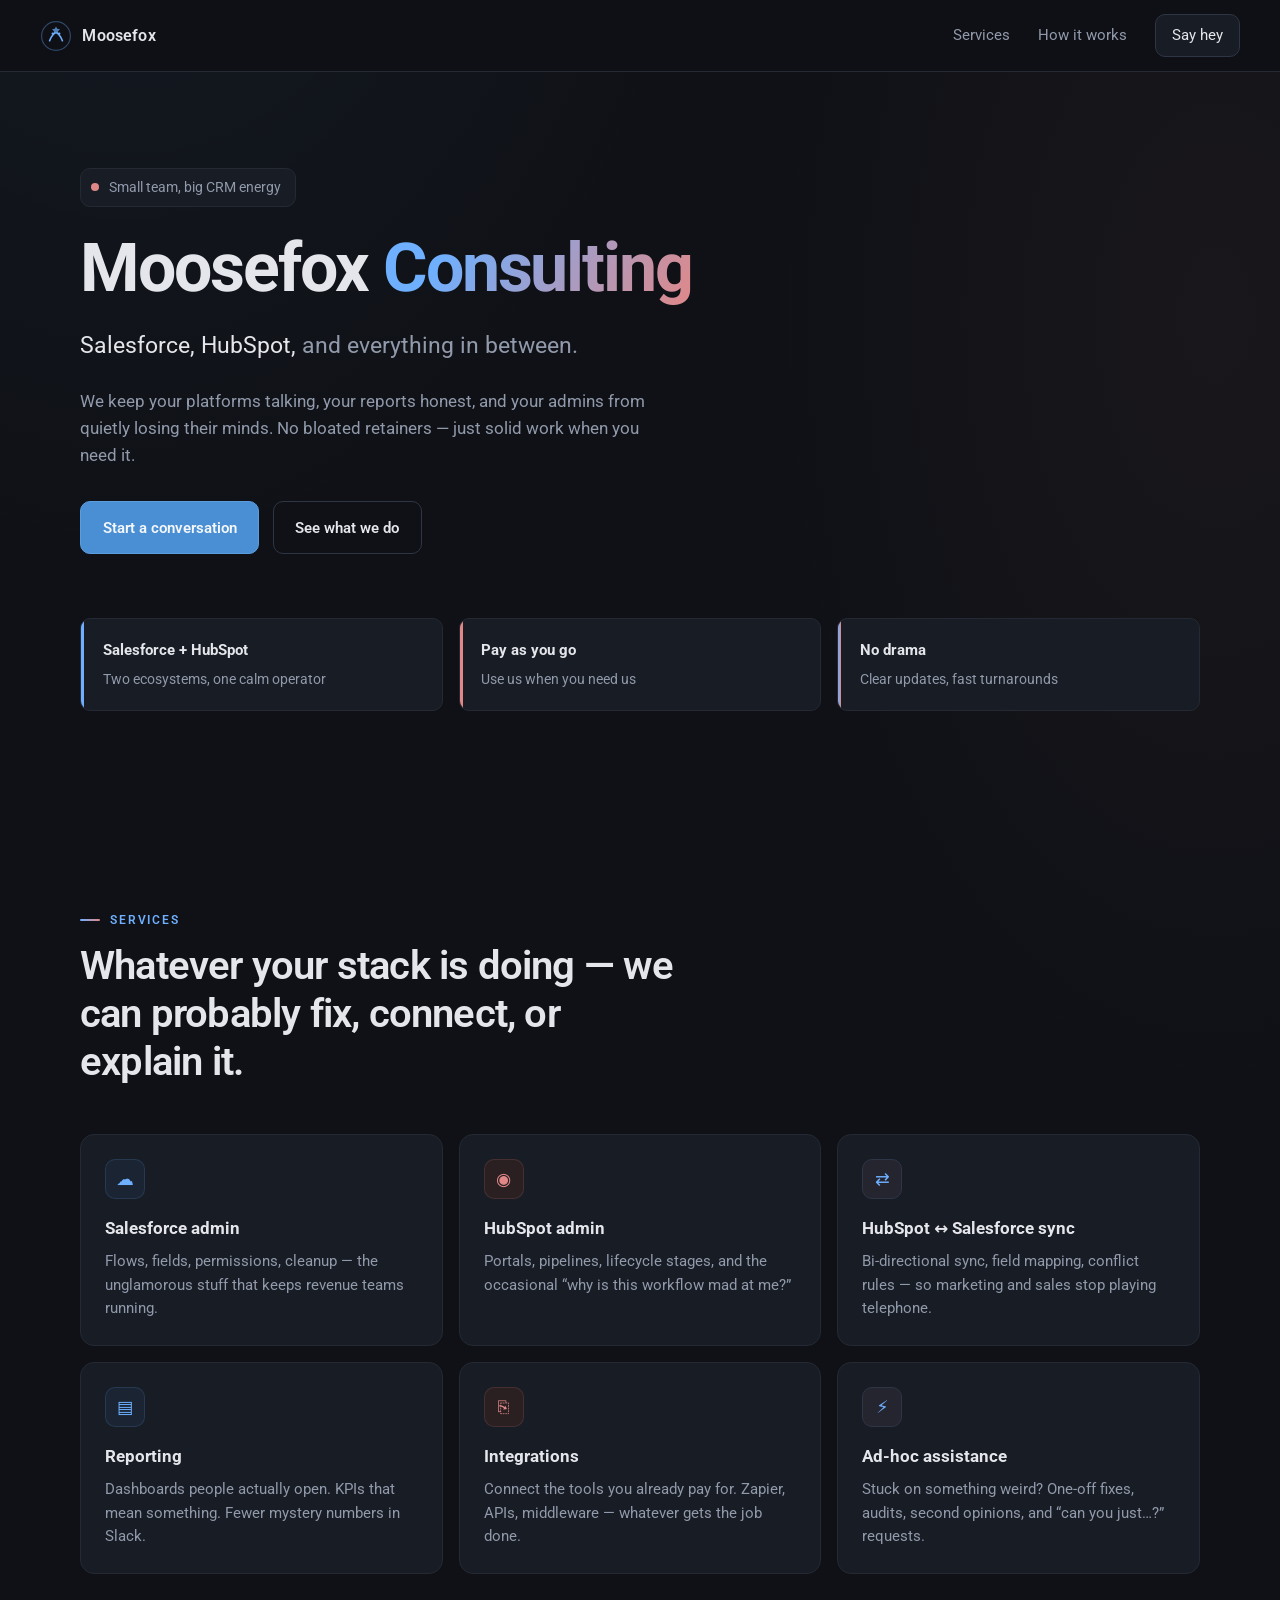
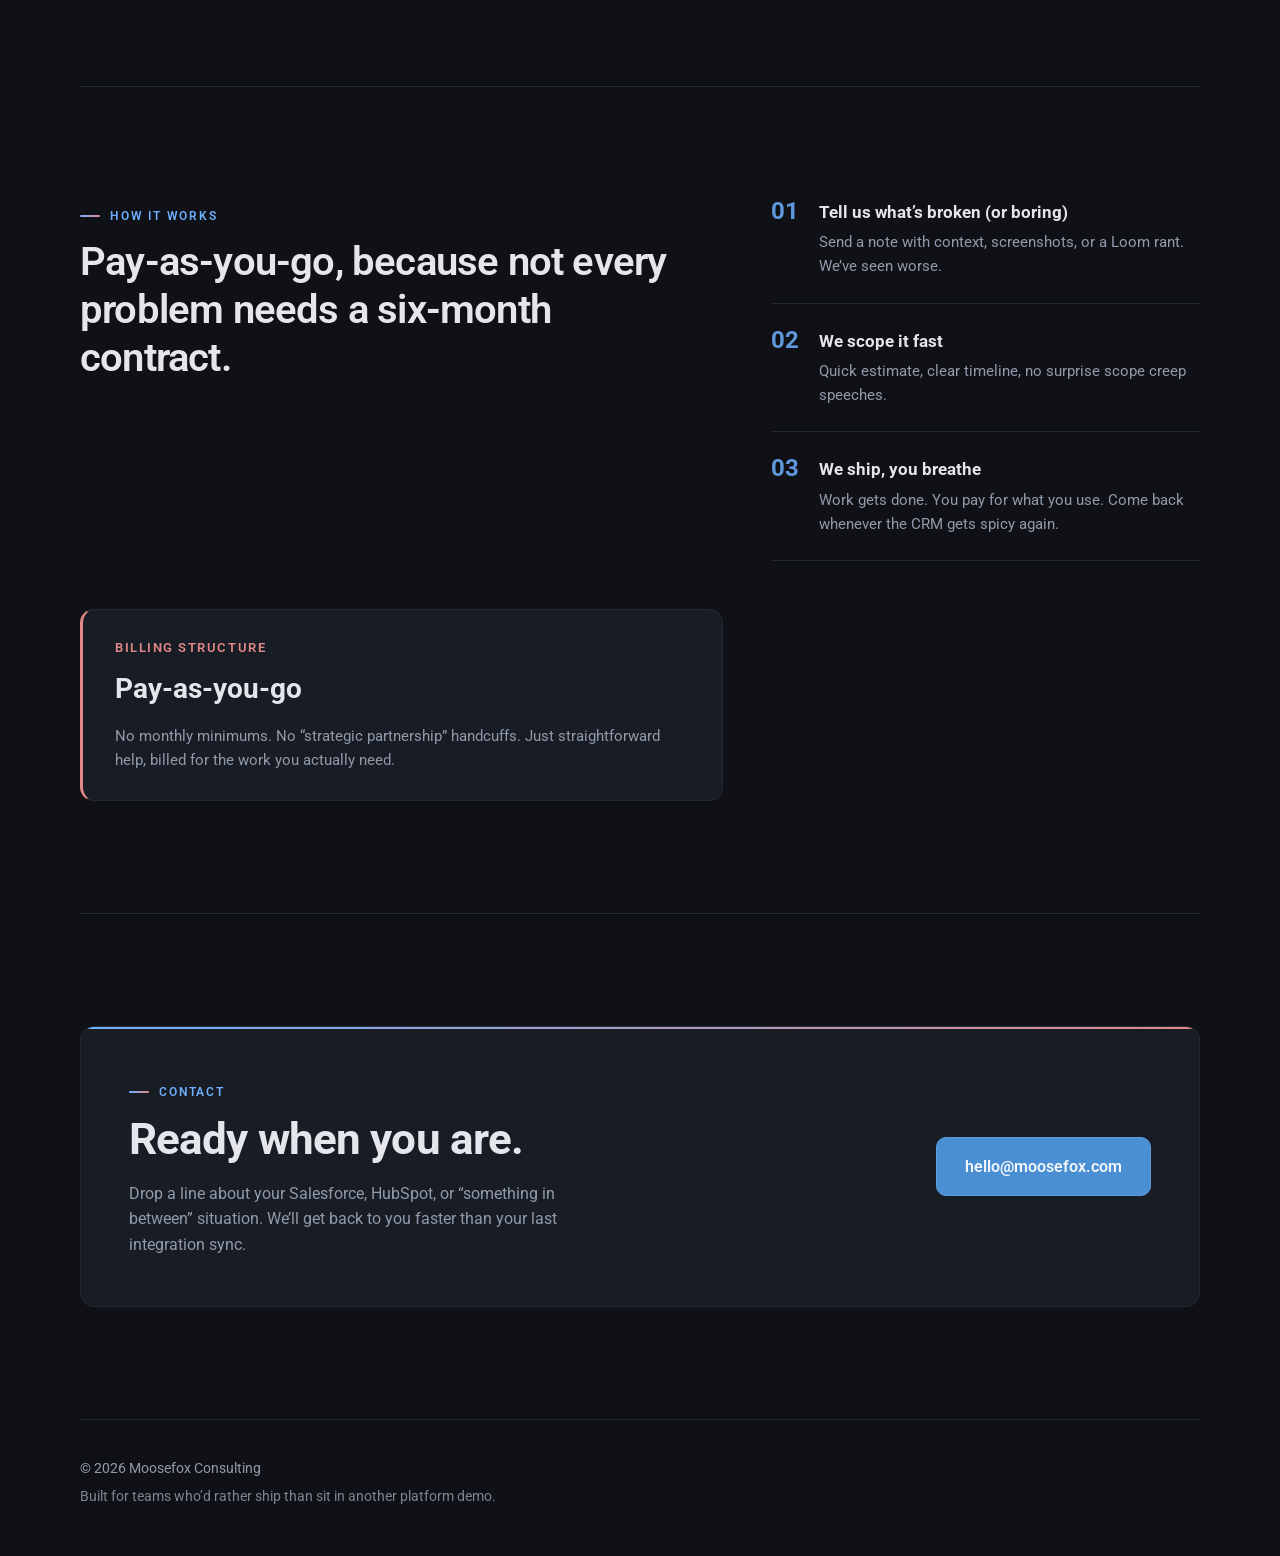
==== commit 47e8d4eb: "style modifications" ====
--- a/index.html
+++ b/index.html
@@ -6,6 +6,9 @@
   <meta name="description" content="Moosefox Consulting — Salesforce, HubSpot, and everything in between. Admin, integrations, reporting, and pay-as-you-go help.">
   <title>Moosefox Consulting</title>
   <link rel="icon" href="favicon.svg" type="image/svg+xml">
+  <link rel="preconnect" href="https://fonts.googleapis.com">
+  <link rel="preconnect" href="https://fonts.gstatic.com" crossorigin>
+  <link href="https://fonts.googleapis.com/css2?family=Roboto:ital,wght@0,400;0,500;0,600;0,700;1,400&display=swap" rel="stylesheet">
   <link rel="stylesheet" href="css/styles.css">
 </head>
 <body>
@@ -43,11 +46,8 @@
         <span class="pulse-dot" aria-hidden="true"></span>
         Small team, big CRM energy
       </p>
-      <h1>
-        <span class="hero-line">Moosefox</span>
-        <span class="hero-line hero-accent">Consulting</span>
-      </h1>
-      <p class="hero-tagline">Salesforce, HubSpot, and everything in between.</p>
+      <h1>Moosefox <span class="hero-accent">Consulting</span></h1>
+      <p class="hero-tagline"><span class="tagline-accent">Salesforce, HubSpot,</span> and everything in between.</p>
       <p class="hero-lede">
         We keep your platforms talking, your reports honest, and your admins from quietly losing their minds.
         No bloated retainers — just solid work when you need it.
@@ -57,15 +57,15 @@
         <a class="btn btn-ghost" href="#services">See what we do</a>
       </div>
       <ul class="hero-stats" aria-label="Highlights">
-        <li>
+        <li class="stat-blue">
           <strong>Salesforce + HubSpot</strong>
           <span>Two ecosystems, one calm operator</span>
         </li>
-        <li>
+        <li class="stat-red">
           <strong>Pay as you go</strong>
           <span>Use us when you need us</span>
         </li>
-        <li>
+        <li class="stat-mix">
           <strong>No drama</strong>
           <span>Clear updates, fast turnarounds</span>
         </li>
@@ -88,7 +88,7 @@
           <h3>HubSpot admin</h3>
           <p>Portals, pipelines, lifecycle stages, and the occasional “why is this workflow mad at me?”</p>
         </article>
-        <article class="card card-featured">
+        <article class="card">
           <div class="card-icon card-icon-mix" aria-hidden="true">⇄</div>
           <h3>HubSpot ↔ Salesforce sync</h3>
           <p>Bi-directional sync, field mapping, conflict rules — so marketing and sales stop playing telephone.</p>
--- a/css/styles.css
+++ b/css/styles.css
@@ -1,23 +1,25 @@
 /* Moosefox Consulting — minimal static styles */
 
 :root {
-  --bg: #111318;
-  --bg-soft: #171a21;
-  --surface: #1a1e26;
-  --surface-hover: #21262f;
-  --surface-raised: #232833;
-  --border: #2a303c;
-  --border-soft: #22262e;
-  --text: #dddfe4;
-  --text-muted: #8b939f;
-  --blue: #6a9fd4;
-  --blue-soft: #1e2836;
-  --red: #c97a7a;
-  --red-soft: #2a2224;
+  --bg: #0f1116;
+  --bg-soft: #151820;
+  --surface: #181c24;
+  --surface-hover: #1f2430;
+  --surface-raised: #222836;
+  --border: #2e3544;
+  --border-soft: #242933;
+  --text: #e4e6eb;
+  --text-muted: #919aab;
+  --blue: #6eb0ff;
+  --blue-dim: #4a8fd4;
+  --blue-soft: #1a2433;
+  --red: #e08888;
+  --red-dim: #c96a6a;
+  --red-soft: #2a2022;
+  --accent-line: linear-gradient(90deg, var(--blue) 0%, var(--red) 100%);
   --radius: 14px;
   --radius-sm: 10px;
-  --font: "Segoe UI", system-ui, -apple-system, BlinkMacSystemFont, sans-serif;
-  --font-display: Georgia, "Times New Roman", serif;
+  --font: "Roboto", "Segoe UI", system-ui, sans-serif;
   --max: 1120px;
   --header-h: 72px;
 }
@@ -39,7 +41,10 @@
   font-size: 1rem;
   line-height: 1.6;
   color: var(--text);
-  background: var(--bg);
+  background:
+    radial-gradient(ellipse 90% 60% at 10% -15%, rgba(110, 176, 255, 0.07), transparent 55%),
+    radial-gradient(ellipse 70% 50% at 95% 10%, rgba(224, 136, 136, 0.05), transparent 50%),
+    var(--bg);
   -webkit-font-smoothing: antialiased;
   -moz-osx-font-smoothing: grayscale;
 }
@@ -61,6 +66,11 @@
   border: none;
   background: none;
   color: inherit;
+}
+
+::selection {
+  background: rgba(110, 176, 255, 0.25);
+  color: var(--text);
 }
 
 /* Header */
@@ -75,7 +85,7 @@
   gap: 1rem;
   height: var(--header-h);
   padding: 0 clamp(1.25rem, 4vw, 2.5rem);
-  background: var(--bg-soft);
+  background: rgba(15, 17, 22, 0.88);
   border-bottom: 1px solid var(--border-soft);
 }
 
@@ -84,7 +94,7 @@
   align-items: center;
   gap: 0.65rem;
   font-weight: 600;
-  letter-spacing: 0.02em;
+  letter-spacing: 0.01em;
 }
 
 .logo-mark {
@@ -100,9 +110,28 @@
 }
 
 .nav a {
+  position: relative;
   color: var(--text-muted);
   font-size: 0.925rem;
   transition: color 0.2s ease;
+}
+
+.nav a:not(.nav-cta)::after {
+  content: "";
+  position: absolute;
+  left: 0;
+  bottom: -4px;
+  width: 100%;
+  height: 1px;
+  background: var(--accent-line);
+  transform: scaleX(0);
+  transform-origin: left;
+  transition: transform 0.25s ease;
+}
+
+.nav a:not(.nav-cta):hover::after,
+.nav a:not(.nav-cta):focus-visible::after {
+  transform: scaleX(1);
 }
 
 .nav a:hover,
@@ -114,13 +143,15 @@
   padding: 0.55rem 1rem;
   border-radius: var(--radius-sm);
   background: var(--surface);
-  border: 1px solid var(--border-soft);
+  border: 1px solid var(--border);
   color: var(--text) !important;
+  transition: border-color 0.2s ease, background 0.2s ease;
 }
 
 .nav-cta:hover,
 .nav-cta:focus-visible {
   background: var(--surface-hover);
+  border-color: var(--blue-dim);
 }
 
 .menu-toggle {
@@ -186,27 +217,46 @@
   padding: clamp(4rem, 10vw, 7rem) 0;
 }
 
+.section + .section {
+  border-top: 1px solid var(--border-soft);
+}
+
 .section-head {
   max-width: 38rem;
   margin-bottom: clamp(2rem, 5vw, 3rem);
 }
 
 .section-label {
+  display: inline-flex;
+  align-items: center;
+  gap: 0.65rem;
   margin: 0 0 0.75rem;
-  font-size: 0.8rem;
+  font-size: 0.78rem;
   font-weight: 600;
   letter-spacing: 0.14em;
   text-transform: uppercase;
   color: var(--blue);
 }
 
+.section-label::before {
+  content: "";
+  width: 1.25rem;
+  height: 2px;
+  background: var(--accent-line);
+  border-radius: 1px;
+}
+
 .section-head h2 {
   margin: 0;
-  font-family: var(--font-display);
   font-size: clamp(1.75rem, 4vw, 2.5rem);
-  font-weight: 400;
-  line-height: 1.25;
+  font-weight: 600;
+  line-height: 1.2;
   letter-spacing: -0.02em;
+}
+
+.section-head h2 em {
+  font-style: normal;
+  color: var(--blue);
 }
 
 /* Hero */
@@ -234,29 +284,39 @@
   height: 8px;
   border-radius: 50%;
   background: var(--red);
+  animation: blink 2.8s ease-in-out infinite;
+}
+
+@keyframes blink {
+  0%, 100% { opacity: 1; }
+  50% { opacity: 0.35; }
 }
 
 .hero h1 {
   margin: 0;
-  font-family: var(--font-display);
-  font-size: clamp(3rem, 10vw, 5.5rem);
+  font-size: clamp(2rem, 6.5vw, 4.25rem);
+  font-weight: 700;
+  line-height: 1.1;
+  letter-spacing: -0.03em;
+}
+
+.hero-accent {
+  background: linear-gradient(120deg, var(--blue) 20%, var(--red) 100%);
+  -webkit-background-clip: text;
+  background-clip: text;
+  color: transparent;
+}
+
+.hero-tagline {
+  margin: 1.35rem 0 0;
+  font-size: clamp(1.1rem, 2.5vw, 1.45rem);
   font-weight: 400;
-  line-height: 0.95;
-  letter-spacing: -0.03em;
-}
-
-.hero-line {
-  display: inline;
-}
-
-.hero-accent {
-  color: var(--blue);
-}
-
-.hero-tagline {
-  margin: 1.25rem 0 0;
-  font-size: clamp(1.15rem, 2.5vw, 1.5rem);
-  color: var(--text-muted);
+  color: var(--text-muted);
+}
+
+.tagline-accent {
+  color: var(--text);
+  font-style: normal;
 }
 
 .hero-lede {
@@ -281,30 +341,33 @@
   font-size: 0.95rem;
   font-weight: 600;
   border-radius: var(--radius-sm);
-  transition: background 0.2s ease, border-color 0.2s ease, color 0.2s ease;
+  transition: background 0.2s ease, border-color 0.2s ease, transform 0.2s ease;
 }
 
 .btn-primary {
-  color: #eef2f6;
-  background: #3d5f82;
-  border: 1px solid #4a6d91;
+  color: #f4f7fa;
+  background: var(--blue-dim);
+  border: 1px solid #5a9ee0;
 }
 
 .btn-primary:hover,
 .btn-primary:focus-visible {
-  background: #466b90;
-  border-color: #557da3;
+  background: #5599d8;
+  border-color: var(--blue);
+  transform: translateY(-1px);
 }
 
 .btn-ghost {
   color: var(--text);
-  background: var(--surface);
-  border: 1px solid var(--border-soft);
+  background: transparent;
+  border: 1px solid var(--border);
 }
 
 .btn-ghost:hover,
 .btn-ghost:focus-visible {
-  background: var(--surface-hover);
+  background: var(--surface);
+  border-color: var(--red-dim);
+  transform: translateY(-1px);
 }
 
 .btn-large {
@@ -322,11 +385,26 @@
 }
 
 .hero-stats li {
-  padding: 1.15rem 1.25rem;
+  position: relative;
+  padding: 1.15rem 1.25rem 1.15rem 1.35rem;
   background: var(--surface);
   border: 1px solid var(--border-soft);
   border-radius: var(--radius-sm);
-}
+  overflow: hidden;
+}
+
+.hero-stats li::before {
+  content: "";
+  position: absolute;
+  top: 0;
+  left: 0;
+  width: 3px;
+  height: 100%;
+}
+
+.stat-blue::before { background: var(--blue); }
+.stat-red::before { background: var(--red); }
+.stat-mix::before { background: var(--accent-line); }
 
 .hero-stats strong {
   display: block;
@@ -348,21 +426,49 @@
 }
 
 .card {
+  position: relative;
   padding: 1.5rem;
   background: var(--surface);
   border: 1px solid var(--border-soft);
   border-radius: var(--radius);
-  transition: background 0.2s ease, border-color 0.2s ease;
+  transition: background 0.2s ease, border-color 0.2s ease, transform 0.2s ease;
+}
+
+.card::after {
+  content: "";
+  position: absolute;
+  inset: 0;
+  border-radius: inherit;
+  opacity: 0;
+  transition: opacity 0.2s ease;
+  pointer-events: none;
+  box-shadow: inset 0 1px 0 rgba(110, 176, 255, 0.08);
 }
 
 .card:hover {
   background: var(--surface-hover);
   border-color: var(--border);
+  transform: translateY(-2px);
+}
+
+.card:hover::after {
+  opacity: 1;
 }
 
 .card-featured {
   background: var(--surface-raised);
-  border-color: #35465a;
+  border-color: #3a4a62;
+}
+
+.card-featured::before {
+  content: "";
+  position: absolute;
+  top: 0;
+  left: 1.25rem;
+  right: 1.25rem;
+  height: 2px;
+  background: var(--accent-line);
+  border-radius: 0 0 2px 2px;
 }
 
 .card-icon {
@@ -372,22 +478,25 @@
   height: 2.5rem;
   margin-bottom: 1rem;
   font-size: 1.1rem;
-  border-radius: 12px;
+  border-radius: 10px;
 }
 
 .card-icon-blue {
   background: var(--blue-soft);
   color: var(--blue);
+  border: 1px solid rgba(110, 176, 255, 0.15);
 }
 
 .card-icon-red {
   background: var(--red-soft);
   color: var(--red);
+  border: 1px solid rgba(224, 136, 136, 0.15);
 }
 
 .card-icon-mix {
-  background: #2a2a32;
+  background: #252530;
   color: var(--blue);
+  border: 1px solid var(--border);
 }
 
 .card h3 {
@@ -429,10 +538,11 @@
 }
 
 .step-num {
-  font-family: var(--font-display);
   font-size: 1.5rem;
   line-height: 1;
-  color: var(--text-muted);
+  font-weight: 700;
+  color: var(--blue);
+  opacity: 0.85;
 }
 
 .step h3 {
@@ -449,10 +559,11 @@
 .billing-card {
   position: sticky;
   top: calc(var(--header-h) + 1.5rem);
-  padding: 1.75rem;
+  padding: 1.75rem 1.75rem 1.75rem 2rem;
   border-radius: var(--radius);
   background: var(--surface);
   border: 1px solid var(--border-soft);
+  border-left: 3px solid var(--red);
 }
 
 .billing-label {
@@ -466,9 +577,8 @@
 
 .billing-card h3 {
   margin: 0 0 0.75rem;
-  font-family: var(--font-display);
   font-size: 1.75rem;
-  font-weight: 400;
+  font-weight: 700;
 }
 
 .billing-card p:last-child {
@@ -480,6 +590,7 @@
 /* Contact */
 
 .contact-inner {
+  position: relative;
   display: grid;
   grid-template-columns: 1fr 1fr;
   gap: 2rem;
@@ -488,6 +599,17 @@
   border-radius: var(--radius);
   background: var(--surface);
   border: 1px solid var(--border-soft);
+  overflow: hidden;
+}
+
+.contact-inner::before {
+  content: "";
+  position: absolute;
+  top: 0;
+  left: 0;
+  right: 0;
+  height: 2px;
+  background: var(--accent-line);
 }
 
 .contact-lede {
@@ -500,18 +622,12 @@
   text-align: right;
 }
 
-.contact-note {
-  margin: 0.85rem 0 0;
-  font-size: 0.8rem;
-  color: var(--text-muted);
-}
-
 .contact-copy h2 {
   margin: 0;
-  font-family: var(--font-display);
   font-size: clamp(2rem, 4vw, 2.75rem);
-  font-weight: 400;
+  font-weight: 700;
   line-height: 1.15;
+  letter-spacing: -0.02em;
 }
 
 /* Footer */
@@ -531,6 +647,7 @@
 
 .footer-tag {
   max-width: 28rem;
+  color: #7d8594;
 }
 
 /* Responsive */
@@ -566,4 +683,14 @@
   html {
     scroll-behavior: auto;
   }
-}
+
+  .pulse-dot {
+    animation: none;
+  }
+
+  .btn:hover,
+  .btn:focus-visible,
+  .card:hover {
+    transform: none;
+  }
+}
